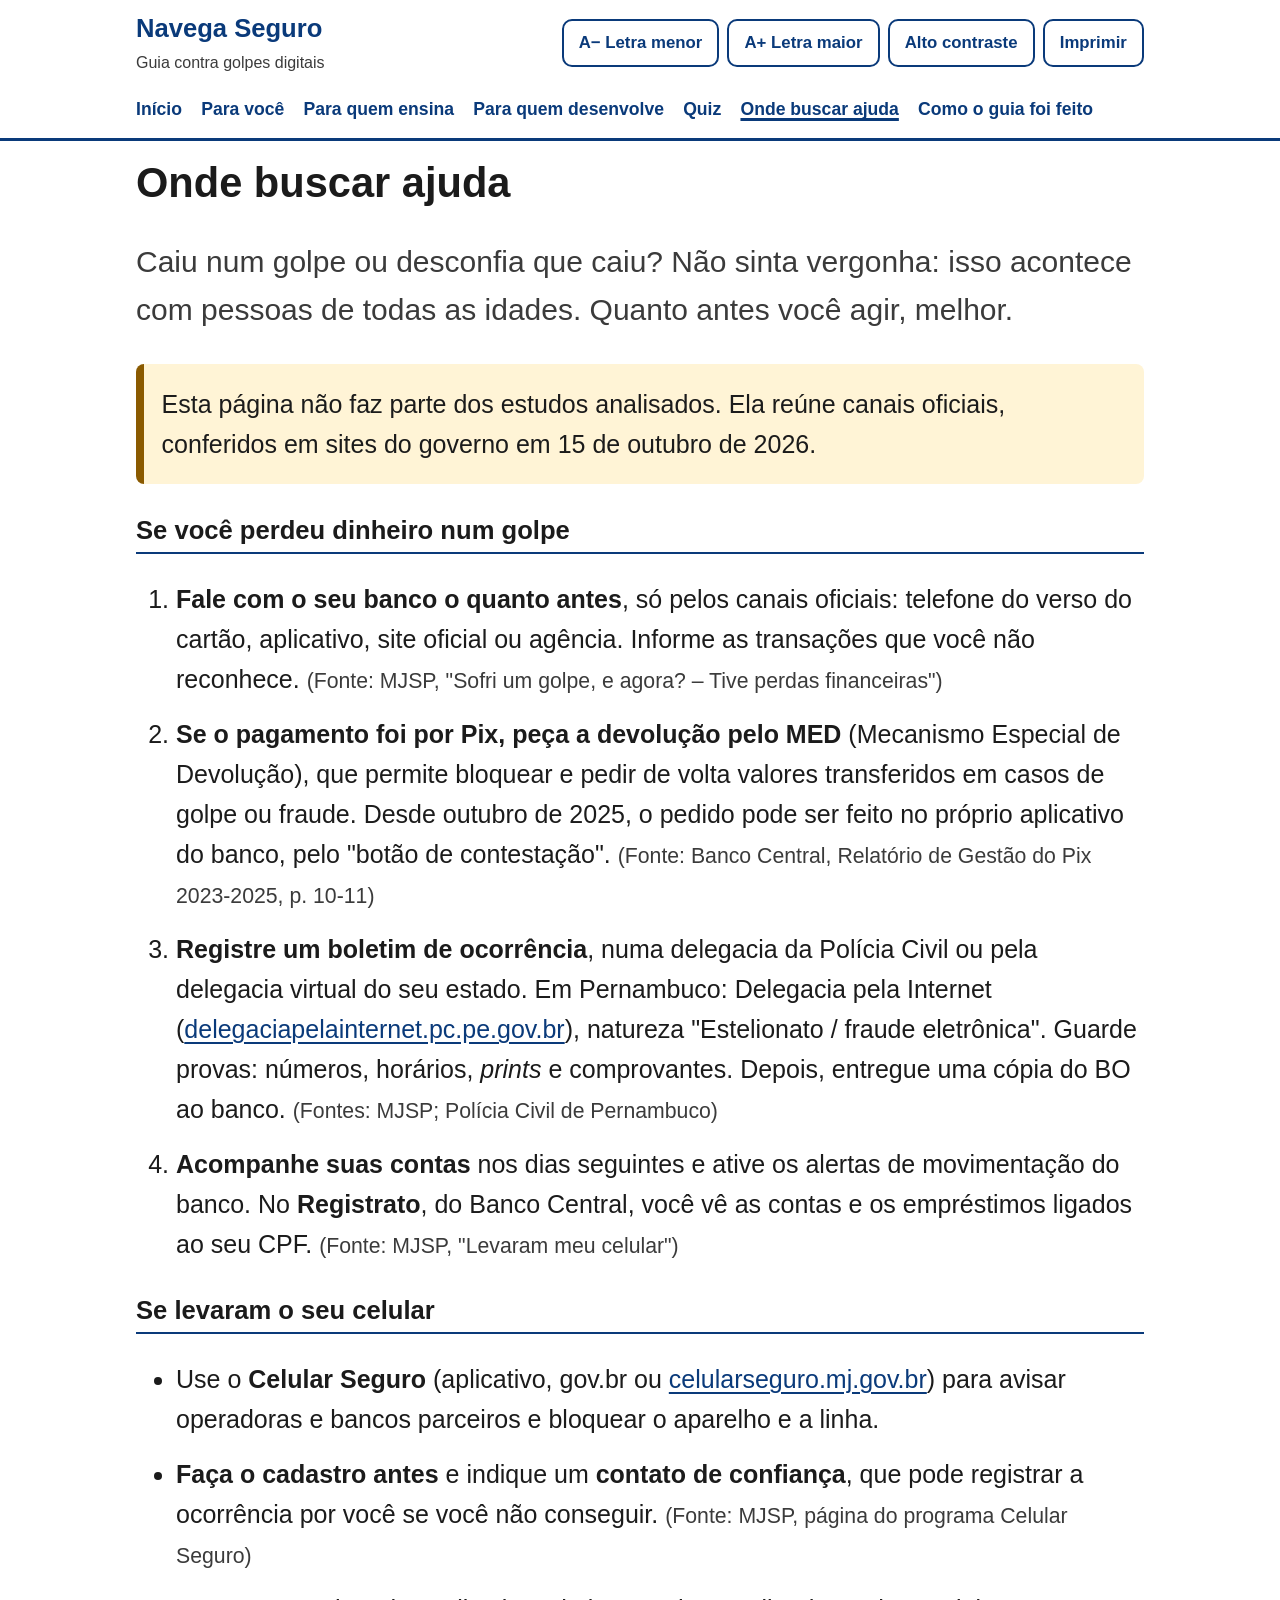
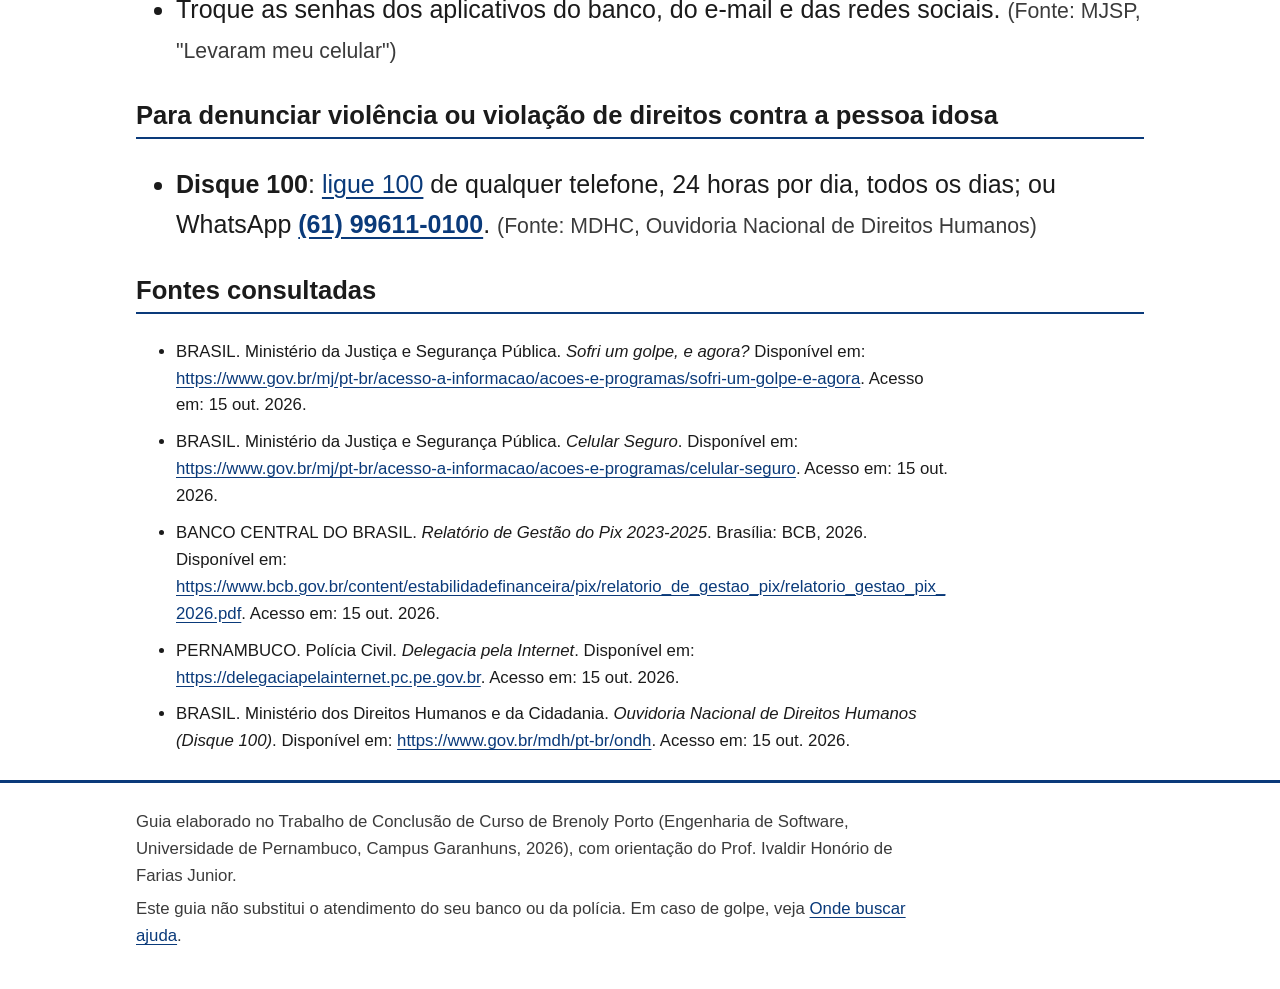
==== ajuda.html @ afe8c487 "Publica o site do guia Navega Seguro Co-Authored-By: Claude Opus 5.5 <noreply@anthropic.com> Claude-" ====
<!doctype html>
<html lang="pt-BR">
<head>
<meta charset="utf-8">
<meta name="viewport" content="width=device-width, initial-scale=1">
<title>Onde buscar ajuda | Navega Seguro</title>
<meta name="description" content="O que fazer depois de um golpe digital e quais canais oficiais procurar.">
<link rel="icon" href="data:image/svg+xml,%3Csvg xmlns='http://www.w3.org/2000/svg' viewBox='0 0 64 64'%3E%3Cpath d='M32 4 8 13v17c0 15 10 26 24 30 14-4 24-15 24-30V13z' fill='%230a3a7a'/%3E%3Cpath d='m21 32 8 8 15-16' stroke='%23fff' stroke-width='6' fill='none' stroke-linecap='round' stroke-linejoin='round'/%3E%3C/svg%3E">
<link rel="stylesheet" href="assets/css/style.css">
<script src="assets/js/main.js"></script>
</head>
<body>
<a class="pular" href="#conteudo">Pular para o conteúdo</a>
<header class="topo">
  <div class="contem">
    <div class="topo-linha">
      <a class="marca" href="index.html"><strong>Navega Seguro</strong><span>Guia contra golpes digitais</span></a>
      <div class="ferramentas" role="group" aria-label="Ajustes de leitura">
        <button type="button" id="letra-menor">A− Letra menor</button>
        <button type="button" id="letra-maior">A+ Letra maior</button>
        <button type="button" id="contraste" aria-pressed="false">Alto contraste</button>
        <button type="button" id="imprimir">Imprimir</button>
      </div>
    </div>
    <nav class="menu" aria-label="Menu principal"><ul><li><a href="index.html">Início</a></li><li><a href="pessoa-idosa.html">Para você</a></li><li><a href="quem-ensina.html">Para quem ensina</a></li><li><a href="desenvolvedores.html">Para quem desenvolve</a></li><li><a href="quiz.html">Quiz</a></li><li><a href="ajuda.html" aria-current="page">Onde buscar ajuda</a></li><li><a href="como-foi-feito.html">Como o guia foi feito</a></li></ul></nav>
  </div>
  <p class="sr" id="aviso-ferramentas" aria-live="polite"></p>
</header>
<main id="conteudo" class="contem">

<div class="ajuda">
<h1>Onde buscar ajuda</h1>
<p class="lead">Caiu num golpe ou desconfia que caiu? Não sinta vergonha: isso acontece com pessoas de todas as idades. Quanto antes você agir, melhor.</p>
<div class="aviso"><p>Esta página não faz parte dos estudos analisados. Ela reúne canais oficiais, conferidos em sites do governo em 15 de outubro de 2026.</p></div>
<h2>Se você perdeu dinheiro num golpe</h2><ol><li><strong>Fale com o seu banco o quanto antes</strong>, só pelos canais oficiais: telefone do verso do cartão, aplicativo, site oficial ou agência. Informe as transações que você não reconhece. <span class="fonte-linha">(Fonte: MJSP, "Sofri um golpe, e agora? – Tive perdas financeiras")</span></li><li><strong>Se o pagamento foi por Pix, peça a devolução pelo MED</strong> (Mecanismo Especial de Devolução), que permite bloquear e pedir de volta valores transferidos em casos de golpe ou fraude. Desde outubro de 2025, o pedido pode ser feito no próprio aplicativo do banco, pelo "botão de contestação". <span class="fonte-linha">(Fonte: Banco Central, Relatório de Gestão do Pix 2023-2025, p. 10-11)</span></li><li><strong>Registre um boletim de ocorrência</strong>, numa delegacia da Polícia Civil ou pela delegacia virtual do seu estado. Em Pernambuco: Delegacia pela Internet (<a href="https://delegaciapelainternet.pc.pe.gov.br">delegaciapelainternet.pc.pe.gov.br</a>), natureza "Estelionato / fraude eletrônica". Guarde provas: números, horários, <em>prints</em> e comprovantes. Depois, entregue uma cópia do BO ao banco. <span class="fonte-linha">(Fontes: MJSP; Polícia Civil de Pernambuco)</span></li><li><strong>Acompanhe suas contas</strong> nos dias seguintes e ative os alertas de movimentação do banco. No <strong>Registrato</strong>, do Banco Central, você vê as contas e os empréstimos ligados ao seu CPF. <span class="fonte-linha">(Fonte: MJSP, "Levaram meu celular")</span></li></ol><h2>Se levaram o seu celular</h2><ul><li>Use o <strong>Celular Seguro</strong> (aplicativo, gov.br ou <a href="https://celularseguro.mj.gov.br">celularseguro.mj.gov.br</a>) para avisar operadoras e bancos parceiros e bloquear o aparelho e a linha.</li><li><strong>Faça o cadastro antes</strong> e indique um <strong>contato de confiança</strong>, que pode registrar a ocorrência por você se você não conseguir. <span class="fonte-linha">(Fonte: MJSP, página do programa Celular Seguro)</span></li><li>Troque as senhas dos aplicativos do banco, do e-mail e das redes sociais. <span class="fonte-linha">(Fonte: MJSP, "Levaram meu celular")</span></li></ul><h2>Para denunciar violência ou violação de direitos contra a pessoa idosa</h2><ul><li><strong>Disque 100</strong>: <a href="tel:100">ligue 100</a> de qualquer telefone, 24 horas por dia, todos os dias; ou WhatsApp <a href="https://wa.me/5561996110100"><strong>(61) 99611-0100</strong></a>. <span class="fonte-linha">(Fonte: MDHC, Ouvidoria Nacional de Direitos Humanos)</span></li></ul><h2>Fontes consultadas</h2><ul class="referencias"><li>BRASIL. Ministério da Justiça e Segurança Pública. <em>Sofri um golpe, e agora?</em> Disponível em: <a href="https://www.gov.br/mj/pt-br/acesso-a-informacao/acoes-e-programas/sofri-um-golpe-e-agora">https://www.gov.br/mj/pt-br/acesso-a-informacao/acoes-e-programas/sofri-um-golpe-e-agora</a>. Acesso em: 15 out. 2026.</li><li>BRASIL. Ministério da Justiça e Segurança Pública. <em>Celular Seguro</em>. Disponível em: <a href="https://www.gov.br/mj/pt-br/acesso-a-informacao/acoes-e-programas/celular-seguro">https://www.gov.br/mj/pt-br/acesso-a-informacao/acoes-e-programas/celular-seguro</a>. Acesso em: 15 out. 2026.</li><li>BANCO CENTRAL DO BRASIL. <em>Relatório de Gestão do Pix 2023-2025</em>. Brasília: BCB, 2026. Disponível em: <a href="https://www.bcb.gov.br/content/estabilidadefinanceira/pix/relatorio_de_gestao_pix/relatorio_gestao_pix_2026.pdf">https://www.bcb.gov.br/content/estabilidadefinanceira/pix/relatorio_de_gestao_pix/relatorio_gestao_pix_2026.pdf</a>. Acesso em: 15 out. 2026.</li><li>PERNAMBUCO. Polícia Civil. <em>Delegacia pela Internet</em>. Disponível em: <a href="https://delegaciapelainternet.pc.pe.gov.br">https://delegaciapelainternet.pc.pe.gov.br</a>. Acesso em: 15 out. 2026.</li><li>BRASIL. Ministério dos Direitos Humanos e da Cidadania. <em>Ouvidoria Nacional de Direitos Humanos (Disque 100)</em>. Disponível em: <a href="https://www.gov.br/mdh/pt-br/ondh">https://www.gov.br/mdh/pt-br/ondh</a>. Acesso em: 15 out. 2026.</li></ul>
</div>

</main>
<footer class="rodape">
  <div class="contem">
    <p>Guia elaborado no Trabalho de Conclusão de Curso de Brenoly Porto (Engenharia de Software, Universidade de Pernambuco, Campus Garanhuns, 2026), com orientação do Prof. Ivaldir Honório de Farias Junior.</p>
    <p>Este guia não substitui o atendimento do seu banco ou da polícia. Em caso de golpe, veja <a href="ajuda.html">Onde buscar ajuda</a>.</p>
  </div>
</footer>

</body>
</html>
---- assets/css/style.css ----
/* Navega Seguro — estilos
   Texto padrão de 25px (acima de 18 pt), contraste mínimo de 7:1 (AAA). */

:root {
  --escala: 100%;
  --bg: #ffffff;
  --texto: #1b1b1b;
  --suave: #3b3b3b;
  --primaria: #0a3a7a;
  --primaria-texto: #ffffff;
  --cartao: #f3f6fb;
  --borda: #4a5568;
  --destaque: #e6eefa;
  --mito: #8a1c1c;
  --verdade: #11552a;
  --foco: #b35900;
  --aviso-bg: #fff4d6;
  --aviso-borda: #8a5a00;
  --raio: 14px;
}

:root[data-tema="contraste"] {
  --bg: #000000;
  --texto: #ffffff;
  --suave: #ffffff;
  --primaria: #ffe14d;
  --primaria-texto: #000000;
  --cartao: #000000;
  --borda: #ffffff;
  --destaque: #1a1a1a;
  --mito: #ffb3b3;
  --verdade: #a6f0b8;
  --foco: #4dd2ff;
  --aviso-bg: #000000;
  --aviso-borda: #ffe14d;
}

* { box-sizing: border-box; }

html { font-size: var(--escala); }

body {
  margin: 0;
  background: var(--bg);
  color: var(--texto);
  font-family: "Segoe UI", Roboto, "Helvetica Neue", Arial, sans-serif;
  font-size: 1.5625rem;
  line-height: 1.6;
  overflow-wrap: anywhere;
}

a { color: var(--primaria); text-underline-offset: 0.15em; }
:root[data-tema="contraste"] a { color: var(--primaria); }

:focus-visible { outline: 4px solid var(--foco); outline-offset: 3px; }

.pular {
  position: absolute; left: -9999px; top: 0;
  background: var(--primaria); color: var(--primaria-texto);
  padding: 0.5em 1em; z-index: 10;
}
.pular:focus { left: 1rem; }

.contem { max-width: 1040px; margin: 0 auto; padding: 0 16px; }

/* Cabeçalho */
.topo { border-bottom: 3px solid var(--primaria); background: var(--bg); }
.topo-linha {
  display: flex; flex-wrap: wrap; align-items: center;
  justify-content: space-between; gap: 0.6rem; padding: 0.8rem 0;
}
.marca { text-decoration: none; color: var(--texto); line-height: 1.2; }
.marca strong { display: block; font-size: 1.6rem; color: var(--primaria); }
.marca span { font-size: 1rem; color: var(--suave); }

.ferramentas { display: flex; flex-wrap: wrap; gap: 0.5rem; }
.ferramentas button, .botao {
  font: inherit; font-size: 1.05rem; font-weight: 600;
  min-height: 48px; padding: 0.4em 0.9em;
  border: 2px solid var(--primaria); border-radius: 10px;
  background: var(--bg); color: var(--primaria); cursor: pointer;
}
.ferramentas button[aria-pressed="true"] { background: var(--primaria); color: var(--primaria-texto); }
.botao.cheio { background: var(--primaria); color: var(--primaria-texto); text-decoration: none; display: inline-block; }

.menu ul {
  list-style: none; margin: 0; padding: 0 0 0.6rem;
  display: flex; flex-wrap: wrap; gap: 0.3rem 1.2rem;
}
.menu a { font-size: 1.1rem; font-weight: 600; text-decoration: none; padding: 0.3em 0; display: inline-block; }
.menu a:hover, .menu a[aria-current="page"] { text-decoration: underline; text-decoration-thickness: 3px; }

/* Conteúdo */
main { padding: 1.5rem 0 3rem; }
h1 { font-size: clamp(1.9rem, 5vw, 2.6rem); line-height: 1.2; margin: 0.4em 0; }
h2 { font-size: 1.6rem; line-height: 1.25; margin: 1.2em 0 0.4em; }
h3 { font-size: 1.25rem; margin: 1em 0 0.3em; }
.lead { font-size: 1.2em; color: var(--suave); max-width: 40em; }
p, li { max-width: 46em; }

.caminhos { display: grid; grid-template-columns: repeat(auto-fit, minmax(280px, 1fr)); gap: 1.2rem; margin: 1.5rem 0; }
.caminho {
  display: block; text-decoration: none; color: var(--texto);
  border: 3px solid var(--primaria); border-radius: var(--raio);
  padding: 1.2rem 1.4rem; background: var(--cartao);
}
.caminho strong { display: block; font-size: 1.45rem; color: var(--primaria); margin-bottom: 0.2em; }
.caminho:hover { background: var(--destaque); }

.atalhos { display: flex; flex-wrap: wrap; gap: 0.8rem; margin: 1rem 0 2rem; }

.aviso {
  border-left: 8px solid var(--aviso-borda); background: var(--aviso-bg);
  padding: 0.8rem 1.1rem; border-radius: 8px; margin: 1.2rem 0;
}
.aviso p { margin: 0.3em 0; }

/* Fichas */
.fichas { display: grid; gap: 1.3rem; margin-top: 1.2rem; }
.ficha {
  border: 2px solid var(--borda); border-radius: var(--raio);
  background: var(--cartao); padding: 1.1rem 1.4rem;
  break-inside: avoid;
}
.ficha h2 { margin-top: 0.1em; }
.ficha .num {
  display: inline-block; font-size: 0.95rem; font-weight: 700;
  background: var(--primaria); color: var(--primaria-texto);
  border-radius: 999px; padding: 0.1em 0.8em;
}
.ficha ul { padding-left: 1.3em; }
.ficha li { margin: 0.25em 0; }
.campo { margin: 0.5em 0; }
.campo-rotulo { font-weight: 700; }
.respaldo { display: flex; flex-wrap: wrap; align-items: center; gap: 0.4rem 0.8rem; margin-top: 0.8rem; font-size: 1.05rem; }
.pontos { letter-spacing: 0.1em; color: var(--primaria); font-size: 1.15rem; }
.selo { border: 2px solid var(--primaria); border-radius: 999px; padding: 0 0.6em; font-weight: 600; color: var(--primaria); }
details { margin-top: 0.6rem; font-size: 1.05rem; }
summary { cursor: pointer; font-weight: 700; color: var(--primaria); min-height: 44px; display: flex; align-items: center; }
details ul { margin: 0.3em 0; }
.codigos { color: var(--suave); }

.legenda { display: grid; gap: 0.3rem; margin: 0.6rem 0 1rem; padding: 0; list-style: none; }

/* Quiz */
.quiz { border: 3px solid var(--primaria); border-radius: var(--raio); padding: 1.3rem 1.4rem; background: var(--cartao); max-width: 46em; }
.quiz-progresso { font-size: 1.05rem; color: var(--suave); margin: 0; }
.quiz-afirmacao { font-size: 1.45rem; font-weight: 700; margin: 0.6em 0 1em; }
.quiz-opcoes { display: flex; flex-wrap: wrap; gap: 1rem; }
.quiz-opcoes button {
  font: inherit; font-size: 1.35rem; font-weight: 700; flex: 1 1 180px; min-height: 64px;
  border-radius: 12px; border: 3px solid currentColor; background: var(--bg); cursor: pointer;
}
.quiz-opcoes .b-mito { color: var(--mito); }
.quiz-opcoes .b-verdade { color: var(--verdade); }
.quiz-opcoes button:disabled { cursor: default; opacity: 1; }
.quiz-opcoes button.escolhida { outline: 4px solid var(--texto); outline-offset: 3px; }
.quiz-retorno { margin-top: 1.1rem; }
.quiz-retorno .veredito { font-weight: 800; font-size: 1.3rem; }
.certo { color: var(--verdade); }
.errado { color: var(--mito); }
.quiz-fonte { font-size: 1.05rem; color: var(--suave); }

/* Rodapé */
.rodape { border-top: 3px solid var(--primaria); padding: 1.2rem 0 2rem; font-size: 1.05rem; color: var(--suave); }
.rodape p { margin: 0.4em 0; }

/* Telas pequenas */
@media (max-width: 600px) {
  .ferramentas button { font-size: 0.95rem; padding: 0.3em 0.6em; }
  .ficha, .quiz { padding: 1rem; }
}

/* Impressão */
@media print {
  :root { --bg: #fff; --texto: #000; --suave: #222; --primaria: #000; --primaria-texto: #fff; --cartao: #fff; --borda: #000; }
  html { font-size: 100%; }
  body { font-size: 13pt; }
  .topo .ferramentas, .menu, .pular, .atalhos, .caminhos, .nao-imprimir { display: none !important; }
  .rodape { border-top: 1px solid #000; }
  a { color: #000; text-decoration: none; }
  a[href^="http"]::after { content: " (" attr(href) ")"; font-size: 0.85em; }
  details > *:not(summary) { display: block; }
  summary { display: none; }
  .ficha { border: 1px solid #000; margin-bottom: 0.6cm; }
  .ficha .num, .selo { background: none; color: #000; border: 1px solid #000; }
  .pontos { color: #000; }
}

.fonte-linha { font-size: 0.85em; color: var(--suave); }
.ajuda h2 { border-bottom: 2px solid var(--primaria); padding-bottom: 0.2em; }
.ajuda ol > li, .ajuda ul > li { margin: 0.6em 0; }
.referencias li { font-size: 1.05rem; margin: 0.5em 0; }
.sr { position: absolute; width: 1px; height: 1px; overflow: hidden; clip: rect(0 0 0 0); white-space: nowrap; }
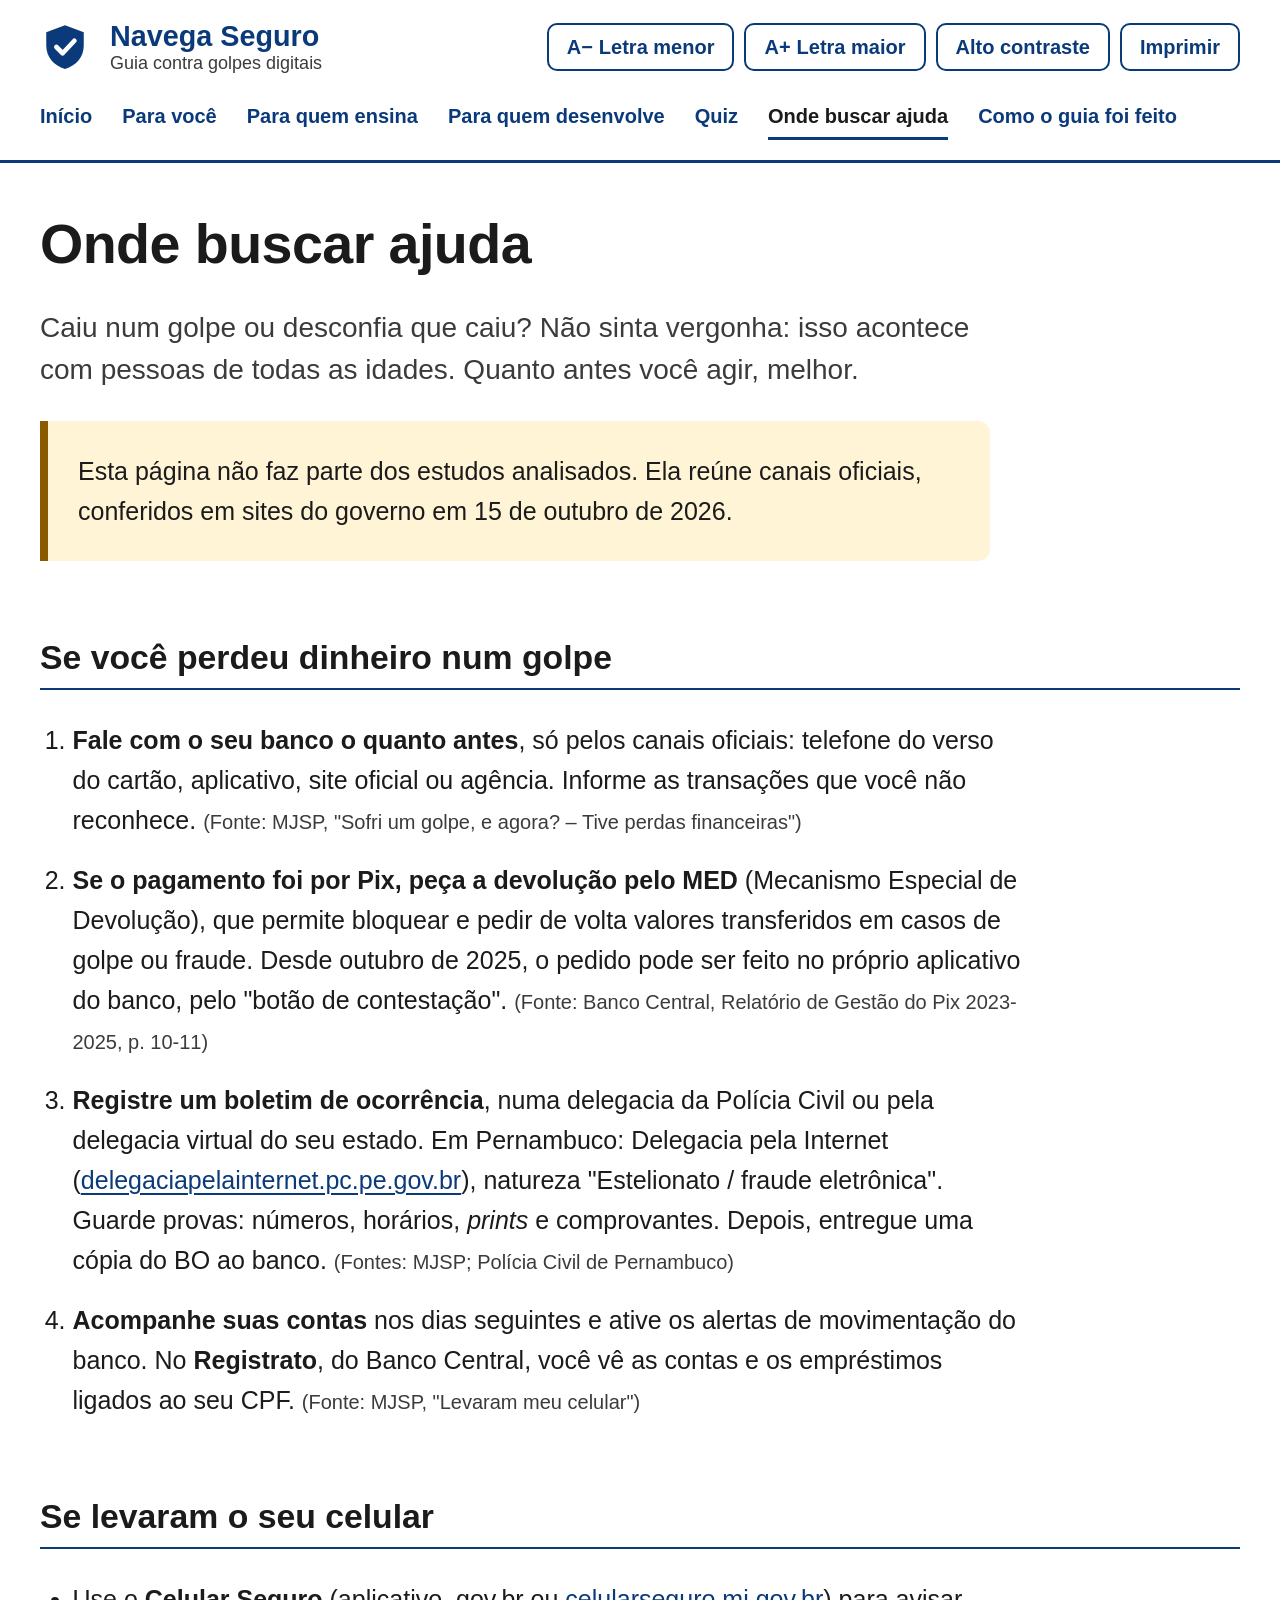
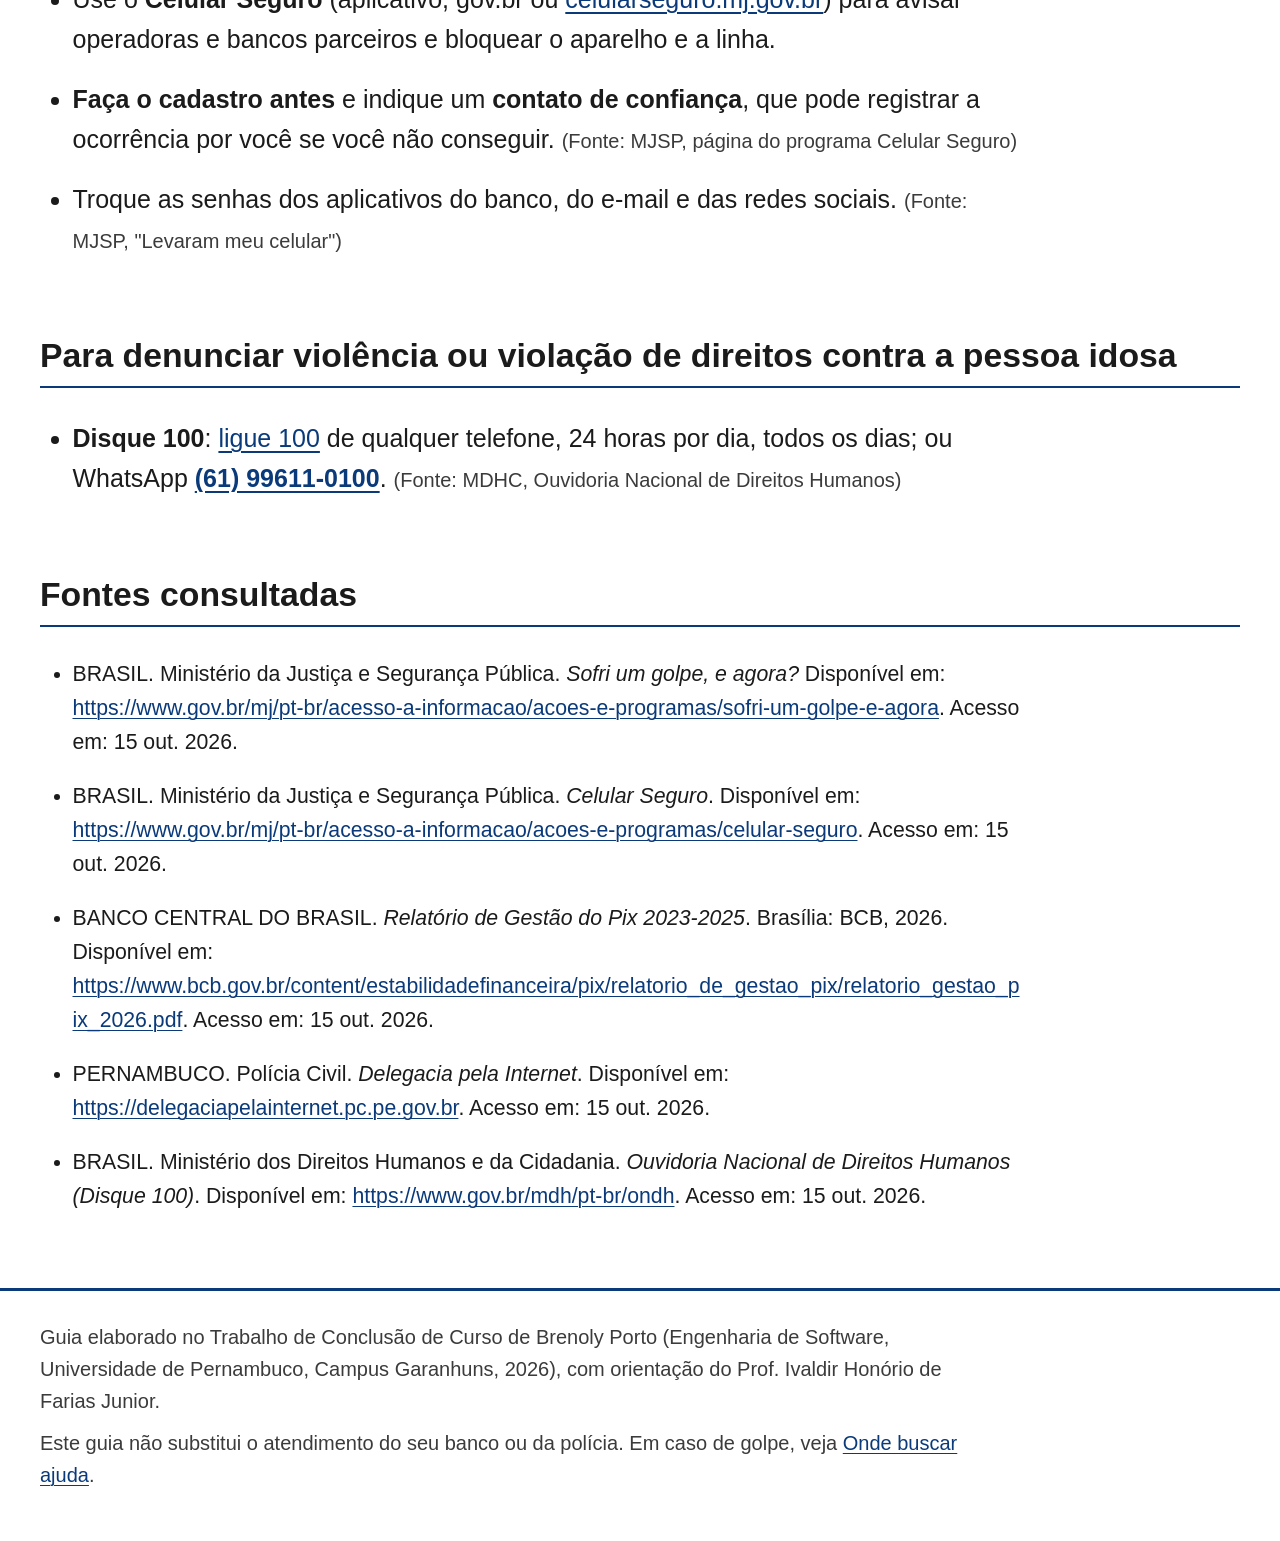
==== commit e9488fbb: "Refina espaçamentos, tipografia e cabeçalho do site - Escala tipográfica e espaçamentos em rem (cres" ====
--- a/ajuda.html
+++ b/ajuda.html
@@ -14,11 +14,11 @@
 <header class="topo">
   <div class="contem">
     <div class="topo-linha">
-      <a class="marca" href="index.html"><strong>Navega Seguro</strong><span>Guia contra golpes digitais</span></a>
+      <a class="marca" href="index.html"><svg class="escudo" viewBox="0 0 64 64" aria-hidden="true" focusable="false"><path d="M32 4 8 13v17c0 15 10 26 24 30 14-4 24-15 24-30V13z"/><path class="visto" d="m21 32 8 8 15-16"/></svg><span class="marca-texto"><strong>Navega Seguro</strong><span>Guia contra golpes digitais</span></span></a>
       <div class="ferramentas" role="group" aria-label="Ajustes de leitura">
-        <button type="button" id="letra-menor">A− Letra menor</button>
-        <button type="button" id="letra-maior">A+ Letra maior</button>
-        <button type="button" id="contraste" aria-pressed="false">Alto contraste</button>
+        <button type="button" id="letra-menor" aria-label="Diminuir a letra">A−<span class="longo">Letra menor</span></button>
+        <button type="button" id="letra-maior" aria-label="Aumentar a letra">A+<span class="longo">Letra maior</span></button>
+        <button type="button" id="contraste" aria-pressed="false"><span class="longo">Alto contraste</span><span class="curto">Contraste</span></button>
         <button type="button" id="imprimir">Imprimir</button>
       </div>
     </div>
--- a/assets/css/style.css
+++ b/assets/css/style.css
@@ -1,14 +1,17 @@
 /* Navega Seguro — estilos
-   Texto padrão de 25px (acima de 18 pt), contraste mínimo de 7:1 (AAA). */
+   1rem = 25px no tamanho padrão (acima de 18 pt). Contraste mínimo de 7:1 (AAA).
+   Escala tipográfica e espaçamentos definidos em rem, para crescer junto com o ajuste de letra. */
 
 :root {
   --escala: 100%;
+
   --bg: #ffffff;
   --texto: #1b1b1b;
   --suave: #3b3b3b;
   --primaria: #0a3a7a;
   --primaria-texto: #ffffff;
   --cartao: #f3f6fb;
+  --linha: #c9d3e3;
   --borda: #4a5568;
   --destaque: #e6eefa;
   --mito: #8a1c1c;
@@ -16,7 +19,15 @@
   --foco: #b35900;
   --aviso-bg: #fff4d6;
   --aviso-borda: #8a5a00;
-  --raio: 14px;
+
+  --e1: 0.4rem;
+  --e2: 0.8rem;
+  --e3: 1.2rem;
+  --e4: 2rem;
+  --e5: 3rem;
+
+  --raio: 12px;
+  --coluna: 38rem;
 }
 
 :root[data-tema="contraste"] {
@@ -26,6 +37,7 @@
   --primaria: #ffe14d;
   --primaria-texto: #000000;
   --cartao: #000000;
+  --linha: #ffffff;
   --borda: #ffffff;
   --destaque: #1a1a1a;
   --mito: #ffb3b3;
@@ -35,160 +47,228 @@
   --aviso-borda: #ffe14d;
 }
 
-* { box-sizing: border-box; }
-
-html { font-size: var(--escala); }
+*, *::before, *::after { box-sizing: border-box; }
+
+html { font-size: calc(var(--escala) * 1.5625); }
 
 body {
   margin: 0;
   background: var(--bg);
   color: var(--texto);
   font-family: "Segoe UI", Roboto, "Helvetica Neue", Arial, sans-serif;
-  font-size: 1.5625rem;
+  font-size: 1rem;
   line-height: 1.6;
   overflow-wrap: anywhere;
 }
 
-a { color: var(--primaria); text-underline-offset: 0.15em; }
-:root[data-tema="contraste"] a { color: var(--primaria); }
-
-:focus-visible { outline: 4px solid var(--foco); outline-offset: 3px; }
+/* Fluxo vertical: cada bloco define só o espaço acima dele */
+h1, h2, h3, p, ul, ol, figure, details { margin: 0; }
+main > * + *, .ajuda > * + *, .fluxo > * + * { margin-top: var(--e3); }
+main > h2 { margin-top: var(--e5); }
+
+a { color: var(--primaria); text-underline-offset: 0.15em; text-decoration-thickness: 0.06em; }
+a:hover { text-decoration-thickness: 0.12em; }
+:focus-visible { outline: 4px solid var(--foco); outline-offset: 3px; border-radius: 4px; }
 
 .pular {
-  position: absolute; left: -9999px; top: 0;
+  position: absolute; left: -9999px; top: 0; z-index: 10;
   background: var(--primaria); color: var(--primaria-texto);
-  padding: 0.5em 1em; z-index: 10;
-}
-.pular:focus { left: 1rem; }
-
-.contem { max-width: 1040px; margin: 0 auto; padding: 0 16px; }
-
-/* Cabeçalho */
-.topo { border-bottom: 3px solid var(--primaria); background: var(--bg); }
+  padding: var(--e2) var(--e3);
+}
+.pular:focus { left: var(--e2); top: var(--e2); }
+
+.sr { position: absolute; width: 1px; height: 1px; overflow: hidden; clip: rect(0 0 0 0); white-space: nowrap; }
+
+.contem { max-width: calc(48rem + 32px); margin: 0 auto; padding: 0 16px; }
+.caminhos, .fichas, .quiz, .aviso, .atalhos { max-width: var(--coluna); }
+
+h1 { font-size: clamp(1.7rem, 1.2rem + 2vw, 2.3rem); line-height: 1.15; letter-spacing: -0.01em; }
+h2 { font-size: 1.35rem; line-height: 1.25; }
+h3 { font-size: 1.1rem; line-height: 1.3; }
+p, li { max-width: var(--coluna); }
+ul, ol { padding-left: 1.3em; }
+li + li { margin-top: var(--e1); }
+.lead { font-size: 1.12rem; line-height: 1.5; color: var(--suave); }
+
+/* ---------- Cabeçalho ---------- */
+.topo { border-bottom: 3px solid var(--primaria); }
 .topo-linha {
-  display: flex; flex-wrap: wrap; align-items: center;
-  justify-content: space-between; gap: 0.6rem; padding: 0.8rem 0;
-}
-.marca { text-decoration: none; color: var(--texto); line-height: 1.2; }
-.marca strong { display: block; font-size: 1.6rem; color: var(--primaria); }
-.marca span { font-size: 1rem; color: var(--suave); }
-
-.ferramentas { display: flex; flex-wrap: wrap; gap: 0.5rem; }
+  display: flex; flex-wrap: wrap; align-items: center; justify-content: space-between;
+  gap: var(--e2) var(--e3); padding: var(--e2) 0;
+}
+.marca { display: flex; align-items: center; gap: var(--e2); text-decoration: none; color: var(--texto); }
+.escudo { width: 2rem; height: 2rem; flex: none; }
+.escudo path { fill: var(--primaria); }
+.escudo .visto { fill: none; stroke: var(--primaria-texto); stroke-width: 6; stroke-linecap: round; stroke-linejoin: round; }
+.marca-texto { display: flex; flex-direction: column; line-height: 1.15; }
+.marca-texto strong { font-size: 1.15rem; color: var(--primaria); }
+.marca-texto span { font-size: 0.72rem; color: var(--suave); }
+
+.ferramentas { display: flex; flex-wrap: wrap; gap: var(--e1); }
 .ferramentas button, .botao {
-  font: inherit; font-size: 1.05rem; font-weight: 600;
-  min-height: 48px; padding: 0.4em 0.9em;
+  font: inherit; font-size: 0.8rem; font-weight: 600; line-height: 1.2;
+  min-height: 48px; padding: 0.45em 0.9em;
+  display: inline-flex; align-items: center; justify-content: center; gap: 0.3em;
   border: 2px solid var(--primaria); border-radius: 10px;
-  background: var(--bg); color: var(--primaria); cursor: pointer;
-}
-.ferramentas button[aria-pressed="true"] { background: var(--primaria); color: var(--primaria-texto); }
-.botao.cheio { background: var(--primaria); color: var(--primaria-texto); text-decoration: none; display: inline-block; }
+  background: var(--bg); color: var(--primaria);
+  text-decoration: none; cursor: pointer;
+}
+.ferramentas button:hover, .botao:hover { background: var(--destaque); }
+.ferramentas button[aria-pressed="true"],
+.botao.cheio { background: var(--primaria); color: var(--primaria-texto); }
+.ferramentas button:disabled { opacity: 0.45; cursor: default; }
+.curto { display: none; }
 
 .menu ul {
-  list-style: none; margin: 0; padding: 0 0 0.6rem;
-  display: flex; flex-wrap: wrap; gap: 0.3rem 1.2rem;
-}
-.menu a { font-size: 1.1rem; font-weight: 600; text-decoration: none; padding: 0.3em 0; display: inline-block; }
-.menu a:hover, .menu a[aria-current="page"] { text-decoration: underline; text-decoration-thickness: 3px; }
-
-/* Conteúdo */
-main { padding: 1.5rem 0 3rem; }
-h1 { font-size: clamp(1.9rem, 5vw, 2.6rem); line-height: 1.2; margin: 0.4em 0; }
-h2 { font-size: 1.6rem; line-height: 1.25; margin: 1.2em 0 0.4em; }
-h3 { font-size: 1.25rem; margin: 1em 0 0.3em; }
-.lead { font-size: 1.2em; color: var(--suave); max-width: 40em; }
-p, li { max-width: 46em; }
-
-.caminhos { display: grid; grid-template-columns: repeat(auto-fit, minmax(280px, 1fr)); gap: 1.2rem; margin: 1.5rem 0; }
+  list-style: none; margin: 0; padding: 0 0 var(--e2);
+  display: flex; flex-wrap: wrap; gap: var(--e1) var(--e3);
+}
+.menu li + li { margin-top: 0; }
+.menu a {
+  display: inline-block; padding: 0.25em 0; font-size: 0.8rem; font-weight: 600;
+  text-decoration: none; border-bottom: 3px solid transparent;
+}
+.menu a:hover { border-bottom-color: var(--linha); }
+.menu a[aria-current="page"] { border-bottom-color: var(--primaria); color: var(--texto); }
+
+/* ---------- Conteúdo ---------- */
+main.contem { padding-top: var(--e4); padding-bottom: var(--e5); }
+
+.caminhos { display: grid; grid-template-columns: repeat(auto-fit, minmax(min(15rem, 100%), 1fr)); gap: var(--e3); }
 .caminho {
-  display: block; text-decoration: none; color: var(--texto);
-  border: 3px solid var(--primaria); border-radius: var(--raio);
-  padding: 1.2rem 1.4rem; background: var(--cartao);
-}
-.caminho strong { display: block; font-size: 1.45rem; color: var(--primaria); margin-bottom: 0.2em; }
+  display: flex; flex-direction: column; gap: var(--e1);
+  padding: var(--e3); border: 3px solid var(--primaria); border-radius: var(--raio);
+  background: var(--cartao); color: var(--texto); text-decoration: none;
+}
+.caminho strong { font-size: 1.2rem; line-height: 1.25; color: var(--primaria); }
 .caminho:hover { background: var(--destaque); }
 
-.atalhos { display: flex; flex-wrap: wrap; gap: 0.8rem; margin: 1rem 0 2rem; }
+.atalhos { display: flex; flex-wrap: wrap; gap: var(--e2); }
 
 .aviso {
   border-left: 8px solid var(--aviso-borda); background: var(--aviso-bg);
-  padding: 0.8rem 1.1rem; border-radius: 8px; margin: 1.2rem 0;
-}
-.aviso p { margin: 0.3em 0; }
-
-/* Fichas */
-.fichas { display: grid; gap: 1.3rem; margin-top: 1.2rem; }
+  border-radius: 0 var(--raio) var(--raio) 0; padding: var(--e3);
+}
+.aviso > * + * { margin-top: var(--e2); }
+
+.legenda { list-style: none; padding: 0; }
+.legenda li { display: flex; align-items: baseline; gap: var(--e2); }
+.legenda .pontos { min-width: 3.2em; }
+
+/* ---------- Fichas ---------- */
+.fichas { display: grid; gap: var(--e4); }
 .ficha {
   border: 2px solid var(--borda); border-radius: var(--raio);
-  background: var(--cartao); padding: 1.1rem 1.4rem;
+  background: var(--cartao); padding: var(--e3) var(--e3) var(--e2);
   break-inside: avoid;
 }
-.ficha h2 { margin-top: 0.1em; }
+.ficha-topo { display: flex; flex-direction: column; align-items: flex-start; gap: var(--e1); }
 .ficha .num {
-  display: inline-block; font-size: 0.95rem; font-weight: 700;
+  font-size: 0.72rem; font-weight: 700; letter-spacing: 0.02em;
   background: var(--primaria); color: var(--primaria-texto);
-  border-radius: 999px; padding: 0.1em 0.8em;
-}
-.ficha ul { padding-left: 1.3em; }
-.ficha li { margin: 0.25em 0; }
-.campo { margin: 0.5em 0; }
+  border-radius: 999px; padding: 0.15em 0.75em;
+}
+.ficha-corpo { margin-top: var(--e3); }
+.ficha-corpo > * + * { margin-top: var(--e2); }
+.ficha-corpo .campo-rotulo + ul,
+.ficha-corpo .campo-rotulo + ol { margin-top: var(--e1); }
 .campo-rotulo { font-weight: 700; }
-.respaldo { display: flex; flex-wrap: wrap; align-items: center; gap: 0.4rem 0.8rem; margin-top: 0.8rem; font-size: 1.05rem; }
-.pontos { letter-spacing: 0.1em; color: var(--primaria); font-size: 1.15rem; }
+.ficha-base {
+  margin-top: var(--e3); padding-top: var(--e2);
+  border-top: 1px solid var(--linha); font-size: 0.85rem;
+}
+.ficha-base > * + * { margin-top: var(--e1); }
+.respaldo { display: flex; flex-wrap: wrap; align-items: center; gap: var(--e1) var(--e2); }
+.pontos { color: var(--primaria); letter-spacing: 0.12em; }
 .selo { border: 2px solid var(--primaria); border-radius: 999px; padding: 0 0.6em; font-weight: 600; color: var(--primaria); }
-details { margin-top: 0.6rem; font-size: 1.05rem; }
-summary { cursor: pointer; font-weight: 700; color: var(--primaria); min-height: 44px; display: flex; align-items: center; }
-details ul { margin: 0.3em 0; }
+
+details summary {
+  display: inline-flex; align-items: center; min-height: 44px;
+  font-weight: 700; color: var(--primaria); cursor: pointer;
+}
+details[open] summary { margin-bottom: var(--e1); }
+details ul { margin-top: 0; }
 .codigos { color: var(--suave); }
 
-.legenda { display: grid; gap: 0.3rem; margin: 0.6rem 0 1rem; padding: 0; list-style: none; }
-
-/* Quiz */
-.quiz { border: 3px solid var(--primaria); border-radius: var(--raio); padding: 1.3rem 1.4rem; background: var(--cartao); max-width: 46em; }
-.quiz-progresso { font-size: 1.05rem; color: var(--suave); margin: 0; }
-.quiz-afirmacao { font-size: 1.45rem; font-weight: 700; margin: 0.6em 0 1em; }
-.quiz-opcoes { display: flex; flex-wrap: wrap; gap: 1rem; }
+/* ---------- Quiz ---------- */
+.quiz {
+  border: 3px solid var(--primaria); border-radius: var(--raio);
+  background: var(--cartao); padding: var(--e4) var(--e3);
+}
+.quiz > * + * { margin-top: var(--e3); }
+.quiz-progresso { font-size: 0.85rem; color: var(--suave); }
+.quiz .quiz-afirmacao { margin-top: var(--e1); font-size: 1.35rem; line-height: 1.3; }
+.quiz-opcoes { display: flex; flex-wrap: wrap; gap: var(--e2); }
 .quiz-opcoes button {
-  font: inherit; font-size: 1.35rem; font-weight: 700; flex: 1 1 180px; min-height: 64px;
-  border-radius: 12px; border: 3px solid currentColor; background: var(--bg); cursor: pointer;
+  flex: 1 1 10rem; min-height: 64px;
+  font: inherit; font-size: 1.1rem; font-weight: 700;
+  border: 3px solid currentColor; border-radius: 12px; background: var(--bg); cursor: pointer;
 }
 .quiz-opcoes .b-mito { color: var(--mito); }
 .quiz-opcoes .b-verdade { color: var(--verdade); }
-.quiz-opcoes button:disabled { cursor: default; opacity: 1; }
+.quiz-opcoes button:disabled { cursor: default; }
+.quiz-opcoes button:disabled:not(.escolhida) { opacity: 0.5; }
 .quiz-opcoes button.escolhida { outline: 4px solid var(--texto); outline-offset: 3px; }
-.quiz-retorno { margin-top: 1.1rem; }
-.quiz-retorno .veredito { font-weight: 800; font-size: 1.3rem; }
+.quiz .quiz-retorno:empty { margin: 0; }
+.quiz-retorno > * + * { margin-top: var(--e2); }
+.quiz-retorno .veredito { font-size: 1.15rem; font-weight: 800; }
+.quiz-retorno .botao { margin-top: var(--e3); }
+.quiz-fonte { font-size: 0.85rem; color: var(--suave); }
+.quiz-fim { display: flex; flex-wrap: wrap; gap: var(--e2); }
 .certo { color: var(--verdade); }
 .errado { color: var(--mito); }
-.quiz-fonte { font-size: 1.05rem; color: var(--suave); }
-
-/* Rodapé */
-.rodape { border-top: 3px solid var(--primaria); padding: 1.2rem 0 2rem; font-size: 1.05rem; color: var(--suave); }
-.rodape p { margin: 0.4em 0; }
-
-/* Telas pequenas */
-@media (max-width: 600px) {
-  .ferramentas button { font-size: 0.95rem; padding: 0.3em 0.6em; }
-  .ficha, .quiz { padding: 1rem; }
-}
-
-/* Impressão */
+
+/* ---------- Ajuda ---------- */
+.ajuda h2 { margin-top: var(--e5); padding-bottom: var(--e1); border-bottom: 2px solid var(--primaria); }
+.ajuda h2 + * { margin-top: var(--e3); }
+.ajuda ol > li + li, .ajuda ul > li + li { margin-top: var(--e2); }
+.fonte-linha { font-size: 0.8em; color: var(--suave); }
+.referencias li { font-size: 0.85rem; }
+
+/* ---------- Rodapé ---------- */
+.rodape { border-top: 3px solid var(--primaria); padding: var(--e3) 0 var(--e4); font-size: 0.8rem; color: var(--suave); }
+.rodape p + p { margin-top: var(--e1); }
+
+/* ---------- Telas pequenas ---------- */
+@media (max-width: 640px) {
+  .longo { display: none; }
+  .curto { display: inline; }
+  .topo-linha { gap: var(--e2); }
+  .ferramentas { width: 100%; flex-wrap: nowrap; }
+  .ferramentas button { flex: 1 1 auto; font-size: 0.72rem; padding: 0.35em 0.5em; }
+  #letra-menor, #letra-maior { flex: 0 0 3em; }
+  .menu ul { display: grid; grid-template-columns: 1fr 1fr; gap: 0 var(--e2); }
+  .menu a { padding: 0.35em 0; font-size: 0.76rem; line-height: 1.3; }
+  main.contem { padding-top: var(--e3); }
+  main > h2, .ajuda h2 { margin-top: var(--e4); }
+  .lead { font-size: 1.05rem; }
+  .ficha { padding: var(--e2) var(--e2) var(--e1); }
+  .quiz { padding: var(--e3) var(--e2); }
+  .quiz .quiz-afirmacao { font-size: 1.2rem; }
+}
+
+@media (prefers-reduced-motion: reduce) {
+  * { scroll-behavior: auto !important; transition: none !important; }
+}
+
+/* ---------- Impressão ---------- */
 @media print {
-  :root { --bg: #fff; --texto: #000; --suave: #222; --primaria: #000; --primaria-texto: #fff; --cartao: #fff; --borda: #000; }
-  html { font-size: 100%; }
-  body { font-size: 13pt; }
+  :root {
+    --bg: #fff; --texto: #000; --suave: #222; --primaria: #000; --primaria-texto: #fff;
+    --cartao: #fff; --borda: #000; --linha: #999;
+  }
+  html { font-size: 12pt; }
+  .contem, .caminhos, .fichas, .quiz, .aviso, p, li { max-width: none; }
   .topo .ferramentas, .menu, .pular, .atalhos, .caminhos, .nao-imprimir { display: none !important; }
-  .rodape { border-top: 1px solid #000; }
+  .topo { border-bottom: 1px solid #000; }
+  .escudo path { fill: #000; }
+  main.contem { padding: 0.5cm 0; }
+  .fichas { gap: 0.5cm; }
+  .ficha { border: 1px solid #000; }
+  .ficha .num, .selo { background: none; color: #000; border: 1px solid #000; }
+  .pontos { color: #000; }
   a { color: #000; text-decoration: none; }
   a[href^="http"]::after { content: " (" attr(href) ")"; font-size: 0.85em; }
-  details > *:not(summary) { display: block; }
   summary { display: none; }
-  .ficha { border: 1px solid #000; margin-bottom: 0.6cm; }
-  .ficha .num, .selo { background: none; color: #000; border: 1px solid #000; }
-  .pontos { color: #000; }
-}
-
-.fonte-linha { font-size: 0.85em; color: var(--suave); }
-.ajuda h2 { border-bottom: 2px solid var(--primaria); padding-bottom: 0.2em; }
-.ajuda ol > li, .ajuda ul > li { margin: 0.6em 0; }
-.referencias li { font-size: 1.05rem; margin: 0.5em 0; }
-.sr { position: absolute; width: 1px; height: 1px; overflow: hidden; clip: rect(0 0 0 0); white-space: nowrap; }
+  .rodape { border-top: 1px solid #000; }
+}
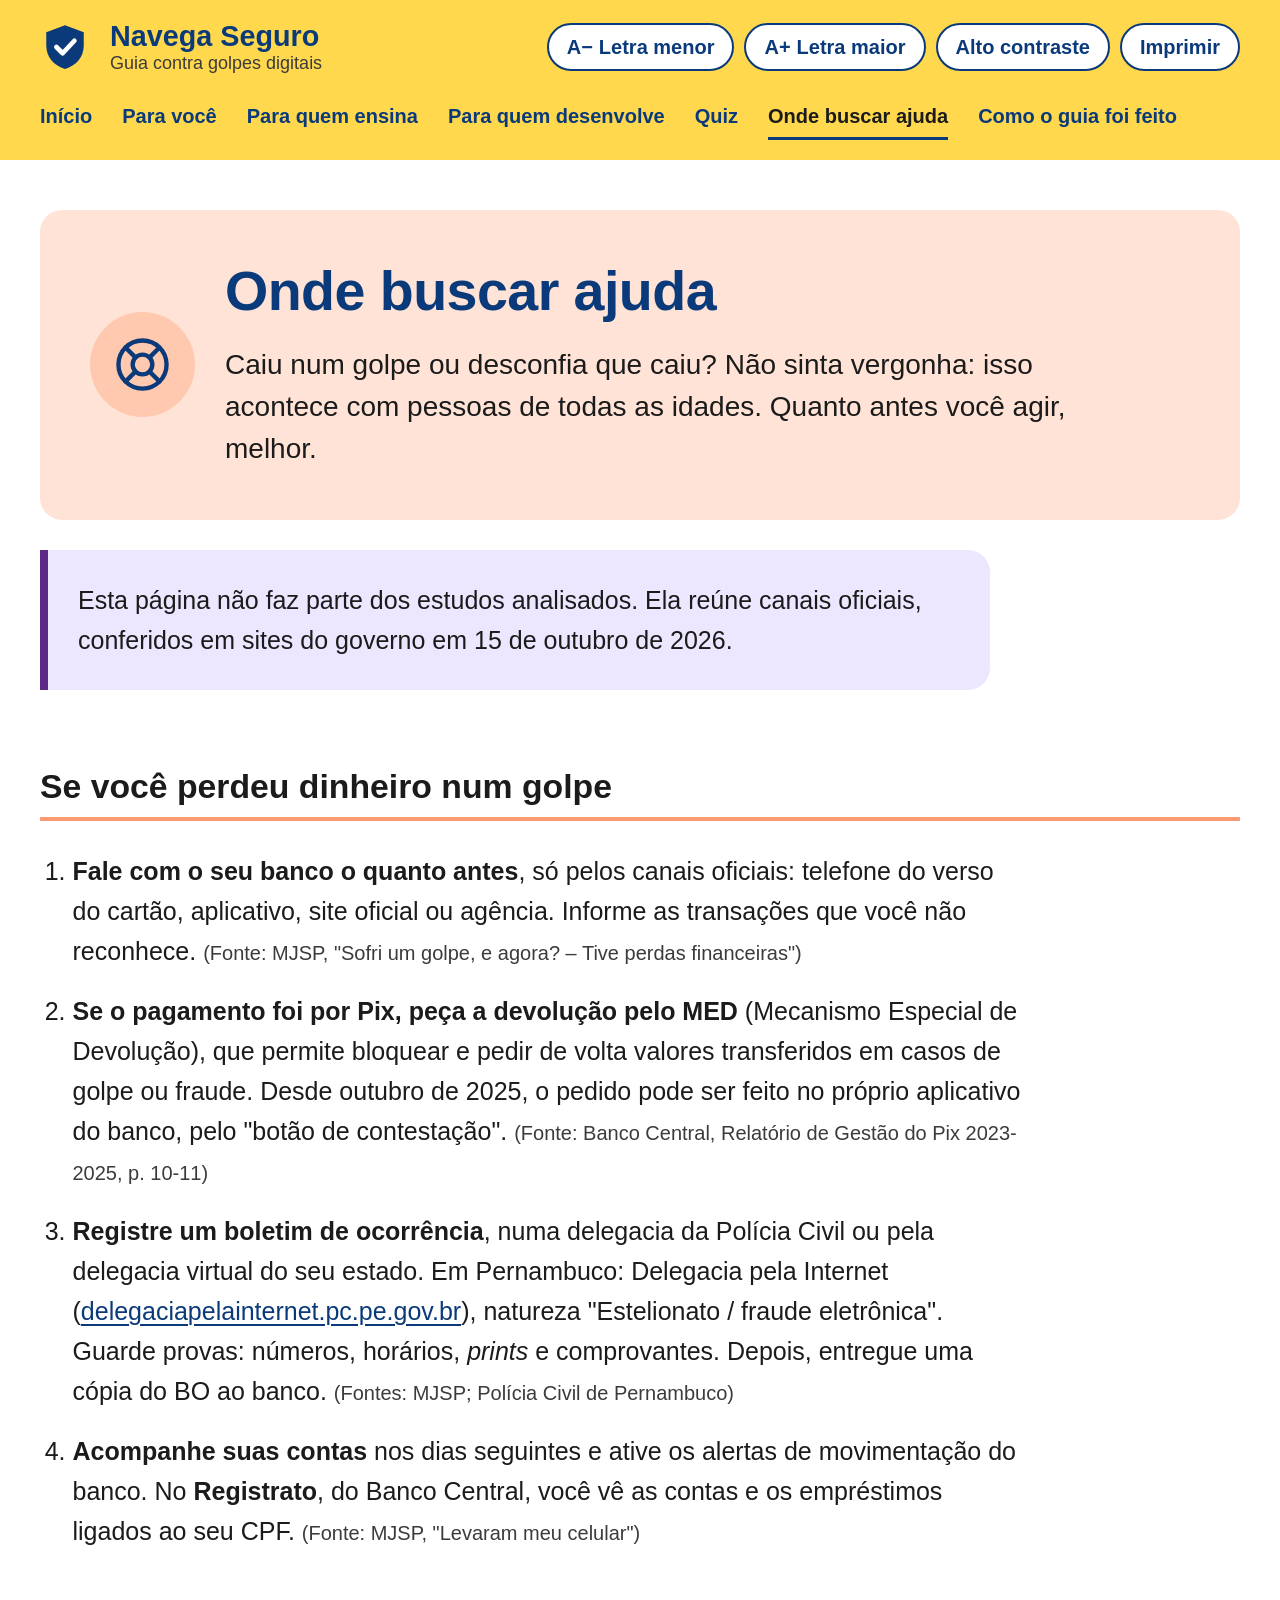
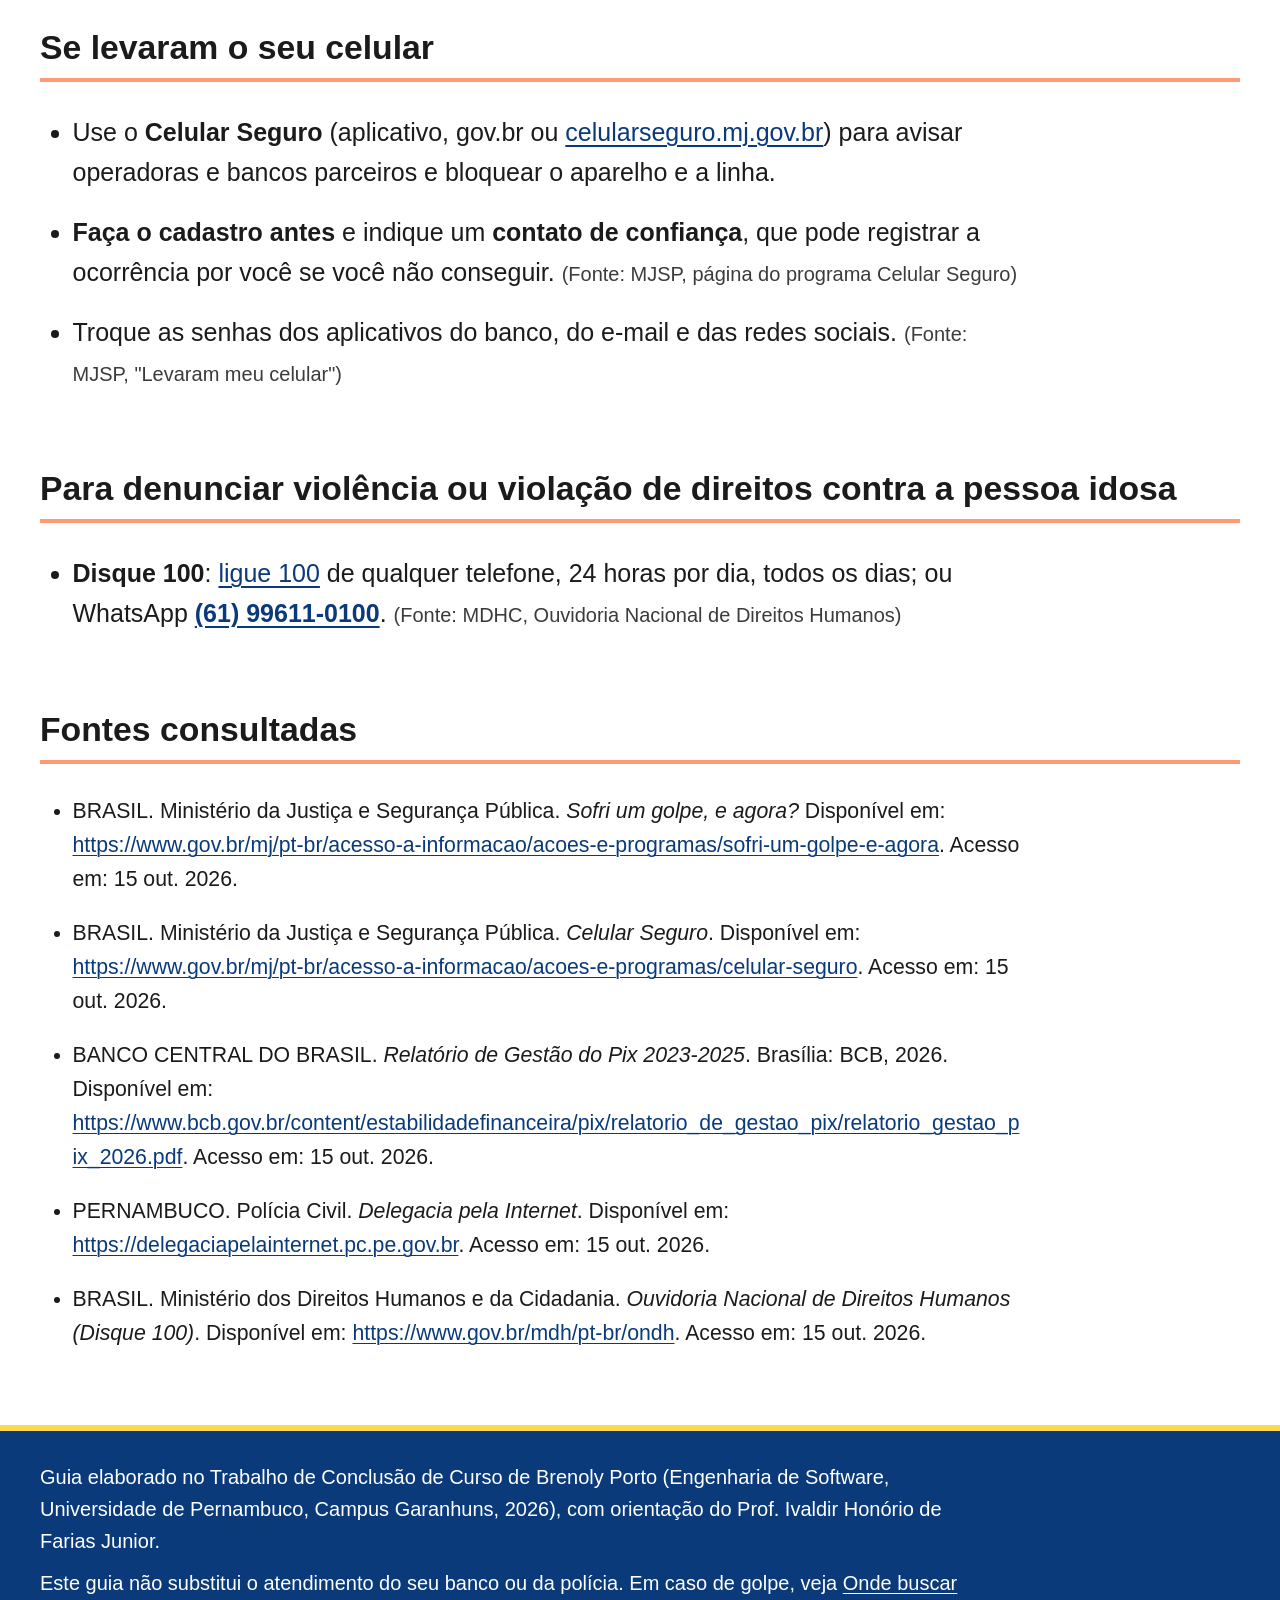
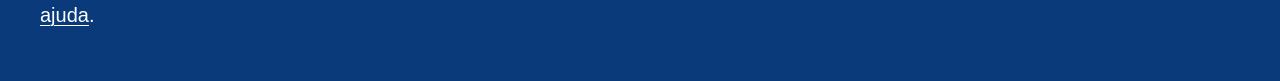
==== commit b1c657da: "Deixa o visual do site mais lúdico - Cabeçalho amarelo-sol e uma cor para cada público - Abertura da" ====
--- a/ajuda.html
+++ b/ajuda.html
@@ -9,7 +9,7 @@
 <link rel="stylesheet" href="assets/css/style.css">
 <script src="assets/js/main.js"></script>
 </head>
-<body>
+<body class="tema-ajuda">
 <a class="pular" href="#conteudo">Pular para o conteúdo</a>
 <header class="topo">
   <div class="contem">
@@ -29,8 +29,7 @@
 <main id="conteudo" class="contem">
 
 <div class="ajuda">
-<h1>Onde buscar ajuda</h1>
-<p class="lead">Caiu num golpe ou desconfia que caiu? Não sinta vergonha: isso acontece com pessoas de todas as idades. Quanto antes você agir, melhor.</p>
+<section class="heroi"><svg class="heroi-icone" viewBox="0 0 64 64" aria-hidden="true" focusable="false"><circle cx="32" cy="32" r="22"/><circle cx="32" cy="32" r="9"/><path d="M16.5 16.5l9 9M38.5 38.5l9 9M47.5 16.5l-9 9M25.5 38.5l-9 9"/></svg><div class="heroi-texto"><h1>Onde buscar ajuda</h1><p class="lead">Caiu num golpe ou desconfia que caiu? Não sinta vergonha: isso acontece com pessoas de todas as idades. Quanto antes você agir, melhor.</p></div></section>
 <div class="aviso"><p>Esta página não faz parte dos estudos analisados. Ela reúne canais oficiais, conferidos em sites do governo em 15 de outubro de 2026.</p></div>
 <h2>Se você perdeu dinheiro num golpe</h2><ol><li><strong>Fale com o seu banco o quanto antes</strong>, só pelos canais oficiais: telefone do verso do cartão, aplicativo, site oficial ou agência. Informe as transações que você não reconhece. <span class="fonte-linha">(Fonte: MJSP, "Sofri um golpe, e agora? – Tive perdas financeiras")</span></li><li><strong>Se o pagamento foi por Pix, peça a devolução pelo MED</strong> (Mecanismo Especial de Devolução), que permite bloquear e pedir de volta valores transferidos em casos de golpe ou fraude. Desde outubro de 2025, o pedido pode ser feito no próprio aplicativo do banco, pelo "botão de contestação". <span class="fonte-linha">(Fonte: Banco Central, Relatório de Gestão do Pix 2023-2025, p. 10-11)</span></li><li><strong>Registre um boletim de ocorrência</strong>, numa delegacia da Polícia Civil ou pela delegacia virtual do seu estado. Em Pernambuco: Delegacia pela Internet (<a href="https://delegaciapelainternet.pc.pe.gov.br">delegaciapelainternet.pc.pe.gov.br</a>), natureza "Estelionato / fraude eletrônica". Guarde provas: números, horários, <em>prints</em> e comprovantes. Depois, entregue uma cópia do BO ao banco. <span class="fonte-linha">(Fontes: MJSP; Polícia Civil de Pernambuco)</span></li><li><strong>Acompanhe suas contas</strong> nos dias seguintes e ative os alertas de movimentação do banco. No <strong>Registrato</strong>, do Banco Central, você vê as contas e os empréstimos ligados ao seu CPF. <span class="fonte-linha">(Fonte: MJSP, "Levaram meu celular")</span></li></ol><h2>Se levaram o seu celular</h2><ul><li>Use o <strong>Celular Seguro</strong> (aplicativo, gov.br ou <a href="https://celularseguro.mj.gov.br">celularseguro.mj.gov.br</a>) para avisar operadoras e bancos parceiros e bloquear o aparelho e a linha.</li><li><strong>Faça o cadastro antes</strong> e indique um <strong>contato de confiança</strong>, que pode registrar a ocorrência por você se você não conseguir. <span class="fonte-linha">(Fonte: MJSP, página do programa Celular Seguro)</span></li><li>Troque as senhas dos aplicativos do banco, do e-mail e das redes sociais. <span class="fonte-linha">(Fonte: MJSP, "Levaram meu celular")</span></li></ul><h2>Para denunciar violência ou violação de direitos contra a pessoa idosa</h2><ul><li><strong>Disque 100</strong>: <a href="tel:100">ligue 100</a> de qualquer telefone, 24 horas por dia, todos os dias; ou WhatsApp <a href="https://wa.me/5561996110100"><strong>(61) 99611-0100</strong></a>. <span class="fonte-linha">(Fonte: MDHC, Ouvidoria Nacional de Direitos Humanos)</span></li></ul><h2>Fontes consultadas</h2><ul class="referencias"><li>BRASIL. Ministério da Justiça e Segurança Pública. <em>Sofri um golpe, e agora?</em> Disponível em: <a href="https://www.gov.br/mj/pt-br/acesso-a-informacao/acoes-e-programas/sofri-um-golpe-e-agora">https://www.gov.br/mj/pt-br/acesso-a-informacao/acoes-e-programas/sofri-um-golpe-e-agora</a>. Acesso em: 15 out. 2026.</li><li>BRASIL. Ministério da Justiça e Segurança Pública. <em>Celular Seguro</em>. Disponível em: <a href="https://www.gov.br/mj/pt-br/acesso-a-informacao/acoes-e-programas/celular-seguro">https://www.gov.br/mj/pt-br/acesso-a-informacao/acoes-e-programas/celular-seguro</a>. Acesso em: 15 out. 2026.</li><li>BANCO CENTRAL DO BRASIL. <em>Relatório de Gestão do Pix 2023-2025</em>. Brasília: BCB, 2026. Disponível em: <a href="https://www.bcb.gov.br/content/estabilidadefinanceira/pix/relatorio_de_gestao_pix/relatorio_gestao_pix_2026.pdf">https://www.bcb.gov.br/content/estabilidadefinanceira/pix/relatorio_de_gestao_pix/relatorio_gestao_pix_2026.pdf</a>. Acesso em: 15 out. 2026.</li><li>PERNAMBUCO. Polícia Civil. <em>Delegacia pela Internet</em>. Disponível em: <a href="https://delegaciapelainternet.pc.pe.gov.br">https://delegaciapelainternet.pc.pe.gov.br</a>. Acesso em: 15 out. 2026.</li><li>BRASIL. Ministério dos Direitos Humanos e da Cidadania. <em>Ouvidoria Nacional de Direitos Humanos (Disque 100)</em>. Disponível em: <a href="https://www.gov.br/mdh/pt-br/ondh">https://www.gov.br/mdh/pt-br/ondh</a>. Acesso em: 15 out. 2026.</li></ul>
 </div>
--- a/assets/css/style.css
+++ b/assets/css/style.css
@@ -272,3 +272,134 @@
   summary { display: none; }
   .rodape { border-top: 1px solid #000; }
 }
+
+/* ======================================================================
+   Tema lúdico: cabeçalho amarelo-sol, uma cor por público e
+   o trio "Pare, Confira, Siga" em cores de semáforo.
+   Texto sempre escuro sobre tons claros (contraste mínimo de 7:1).
+   ====================================================================== */
+:root {
+  --sol: #ffd84d; --sol-claro: #fff4c7; --sol-borda: #b07d00;
+  --menta: #d9f4e6; --menta-forte: #bfe9d2; --menta-borda: #1f8a5b;
+  --ceu: #dcecff; --ceu-forte: #bcd9ff; --ceu-borda: #2c6fbf;
+  --lilas: #ece6ff; --lilas-forte: #d9cdff; --lilas-borda: #5b2a86;
+  --pessego: #ffe3d6; --pessego-forte: #ffc9b0;
+  --coral: #ff9b73; --coral-borda: #a8371a;
+  --verm: #d64545; --verm-claro: #ffe0e0; --verm-texto: #7a1f1f;
+  --verde: #1f8a5b; --verde-claro: #dff5e6; --verde-texto: #0b5d2a;
+  --raio: 22px;
+  --tom: var(--sol-claro); --tom-forte: var(--sol); --tom-borda: var(--sol-borda);
+}
+.tema-b { --tom: var(--menta); --tom-forte: var(--menta-forte); --tom-borda: var(--menta-borda); }
+.tema-c { --tom: var(--ceu); --tom-forte: var(--ceu-forte); --tom-borda: var(--ceu-borda); }
+.tema-quiz, .tema-sobre { --tom: var(--lilas); --tom-forte: var(--lilas-forte); --tom-borda: var(--lilas-borda); }
+.tema-ajuda { --tom: var(--pessego); --tom-forte: var(--pessego-forte); --tom-borda: var(--coral-borda); }
+
+/* Cabeçalho */
+.topo { background: var(--sol); border-bottom: 0; }
+.topo .ferramentas button { background: #fff; }
+.topo .ferramentas button:hover { background: var(--sol-claro); }
+.topo .ferramentas button[aria-pressed="true"] { background: var(--primaria); }
+
+/* Abertura de cada página */
+main > .heroi { max-width: none; }
+.heroi {
+  display: grid; grid-template-columns: auto 1fr; align-items: center; gap: var(--e2) var(--e3);
+  background: var(--tom); border-radius: var(--raio); padding: var(--e4);
+}
+.heroi h1 { font-weight: 800; color: var(--primaria); }
+.heroi .lead { margin-top: var(--e2); color: var(--texto); max-width: 34rem; }
+.heroi-icone {
+  width: 4.2rem; height: 4.2rem; padding: 0.7rem; border-radius: 50%;
+  background: var(--tom-forte); fill: none; stroke: var(--primaria);
+  stroke-width: 4; stroke-linecap: round; stroke-linejoin: round;
+}
+.tema-inicio .heroi { grid-template-columns: 1.4fr 1fr; }
+.tema-inicio .heroi h1 { font-size: clamp(2.1rem, 1.4rem + 2.6vw, 3.1rem); }
+.heroi-ilustra { width: 100%; max-width: 14rem; justify-self: center; }
+.i-sol { fill: var(--sol); } .i-cel { fill: var(--primaria); } .i-tela { fill: #fff; }
+.i-balao { fill: var(--coral); } .i-escudo { fill: var(--verde); }
+.i-interroga, .i-visto { fill: none; stroke-linecap: round; stroke-linejoin: round; }
+.i-interroga { stroke: #1b1b1b; stroke-width: 4; } .i-visto { stroke: #fff; stroke-width: 7; }
+
+/* Pare, Confira, Siga */
+.passos {
+  grid-column: 1 / -1; list-style: none; padding: 0; margin-top: var(--e2);
+  display: grid; grid-template-columns: repeat(3, 1fr); gap: var(--e2); max-width: none;
+}
+.passos li { margin: 0; max-width: none; padding: var(--e2) var(--e3); border-radius: 16px; background: #fff; border-left: 10px solid; }
+.passos strong { display: block; font-size: 1.15rem; }
+.passos span { display: block; font-size: 0.85rem; color: var(--texto); }
+.passos .p1 { border-color: var(--verm); } .passos .p1 strong { color: var(--verm-texto); }
+.passos .p2 { border-color: var(--sol-borda); } .passos .p2 strong { color: #3d2a00; }
+.passos .p3 { border-color: var(--verde); } .passos .p3 strong { color: var(--verde-texto); }
+
+/* Caminhos da página inicial */
+.caminhos { max-width: none; }
+.caminho { position: relative; padding-left: 4.8rem; border-radius: var(--raio); }
+.caminho::before {
+  content: ""; position: absolute; left: 1.1rem; top: 1.15rem; width: 2.7rem; height: 2.7rem; border-radius: 50%;
+  background: var(--icone) center / 58% no-repeat, var(--fundo-icone);
+}
+.caminho:nth-child(1) { background: var(--sol-claro); border-color: var(--sol-borda); --fundo-icone: var(--sol);
+  --icone: url("data:image/svg+xml,%3Csvg xmlns='http://www.w3.org/2000/svg' viewBox='0 0 24 24' fill='none' stroke='%230a3a7a' stroke-width='2.4' stroke-linecap='round'%3E%3Ccircle cx='12' cy='8' r='4'/%3E%3Cpath d='M4 21c1-4.5 4.5-6.5 8-6.5s7 2 8 6.5'/%3E%3C/svg%3E"); }
+.caminho:nth-child(2) { background: var(--menta); border-color: var(--menta-borda); --fundo-icone: var(--menta-forte);
+  --icone: url("data:image/svg+xml,%3Csvg xmlns='http://www.w3.org/2000/svg' viewBox='0 0 24 24' fill='none' stroke='%230a3a7a' stroke-width='2.4' stroke-linecap='round' stroke-linejoin='round'%3E%3Cpath d='M3 7l9-4 9 4-9 4z'/%3E%3Cpath d='M7 9v5c0 2 2.5 3.5 5 3.5s5-1.5 5-3.5V9'/%3E%3C/svg%3E"); }
+.caminho:hover { filter: brightness(0.97); }
+
+/* Botões */
+.botao, .ferramentas button { border-radius: 999px; }
+.botao.cheio { background: var(--coral); color: #1b1b1b; border-color: var(--coral-borda); }
+.botao.cheio:hover { background: #ff8a5c; }
+
+/* Avisos e fichas */
+.aviso { background: var(--lilas); border-left-color: var(--lilas-borda); }
+.ficha { background: #fff; border: 3px solid var(--tom-borda); overflow: hidden; padding-top: 0; }
+.ficha-topo { margin: 0 calc(-1 * var(--e3)); padding: var(--e2) var(--e3); background: var(--tom); }
+.ficha .num { background: var(--primaria); color: #fff; }
+.pontos { color: var(--coral-borda); }
+
+/* Quiz */
+.quiz { background: #fff; border-color: var(--lilas-borda); }
+.quiz-opcoes .b-mito { background: var(--verm-claro); color: var(--verm-texto); border-color: var(--verm); }
+.quiz-opcoes .b-verdade { background: var(--verde-claro); color: var(--verde-texto); border-color: var(--verde); }
+.quiz-opcoes button::before { font-size: 1.1em; margin-right: 0.35em; }
+.quiz-opcoes .b-mito::before { content: "✗"; }
+.quiz-opcoes .b-verdade::before { content: "✓"; }
+.veredito.certo { color: var(--verde-texto); } .veredito.errado { color: var(--verm-texto); }
+
+/* Ajuda */
+.ajuda h2 { border-bottom: 4px solid var(--coral); }
+
+/* Rodapé */
+.rodape { background: var(--primaria); color: #fff; border-top: 6px solid var(--sol); }
+.rodape a { color: #fff; }
+
+@media (max-width: 640px) {
+  .heroi, .tema-inicio .heroi { grid-template-columns: 1fr; padding: var(--e3); }
+  .heroi-icone { width: 3.4rem; height: 3.4rem; }
+  .heroi-ilustra { max-width: 8.5rem; grid-row: 1; justify-self: start; }
+  .passos { grid-template-columns: 1fr; }
+  .caminho { padding-left: 4.2rem; }
+}
+
+/* Alto contraste: cores de destaque viram preto/amarelo */
+:root[data-tema="contraste"] body {
+  --tom: #000; --tom-forte: #000; --tom-borda: #fff; --sol: #000; --sol-claro: #000; --menta: #000; --menta-forte: #000;
+  --lilas: #000; --lilas-borda: #ffe14d; --coral: #ffe14d; --coral-borda: #ffe14d; --verm-claro: #000; --verde-claro: #000;
+  --verm-texto: #ffb3b3; --verde-texto: #a6f0b8; --sol-borda: #fff; --menta-borda: #fff;
+}
+:root[data-tema="contraste"] .topo { border-bottom: 3px solid #ffe14d; }
+:root[data-tema="contraste"] .topo .ferramentas button { background: #000; }
+:root[data-tema="contraste"] .topo .ferramentas button[aria-pressed="true"] { background: #ffe14d; color: #000; }
+:root[data-tema="contraste"] .ficha, :root[data-tema="contraste"] .quiz, :root[data-tema="contraste"] .passos li { background: #000; }
+:root[data-tema="contraste"] .passos strong, :root[data-tema="contraste"] .passos span { color: #fff; }
+:root[data-tema="contraste"] .rodape { background: #000; }
+:root[data-tema="contraste"] .i-tela { fill: #000; } :root[data-tema="contraste"] .i-cel { fill: #ffe14d; }
+:root[data-tema="contraste"] .caminho::before { background: var(--icone) center / 58% no-repeat, #ffe14d; }
+
+@media print {
+  .topo, .heroi, .ficha-topo, .rodape { background: none !important; color: #000 !important; }
+  .heroi-ilustra, .heroi-icone, .passos { display: none; }
+  .rodape a { color: #000; }
+}
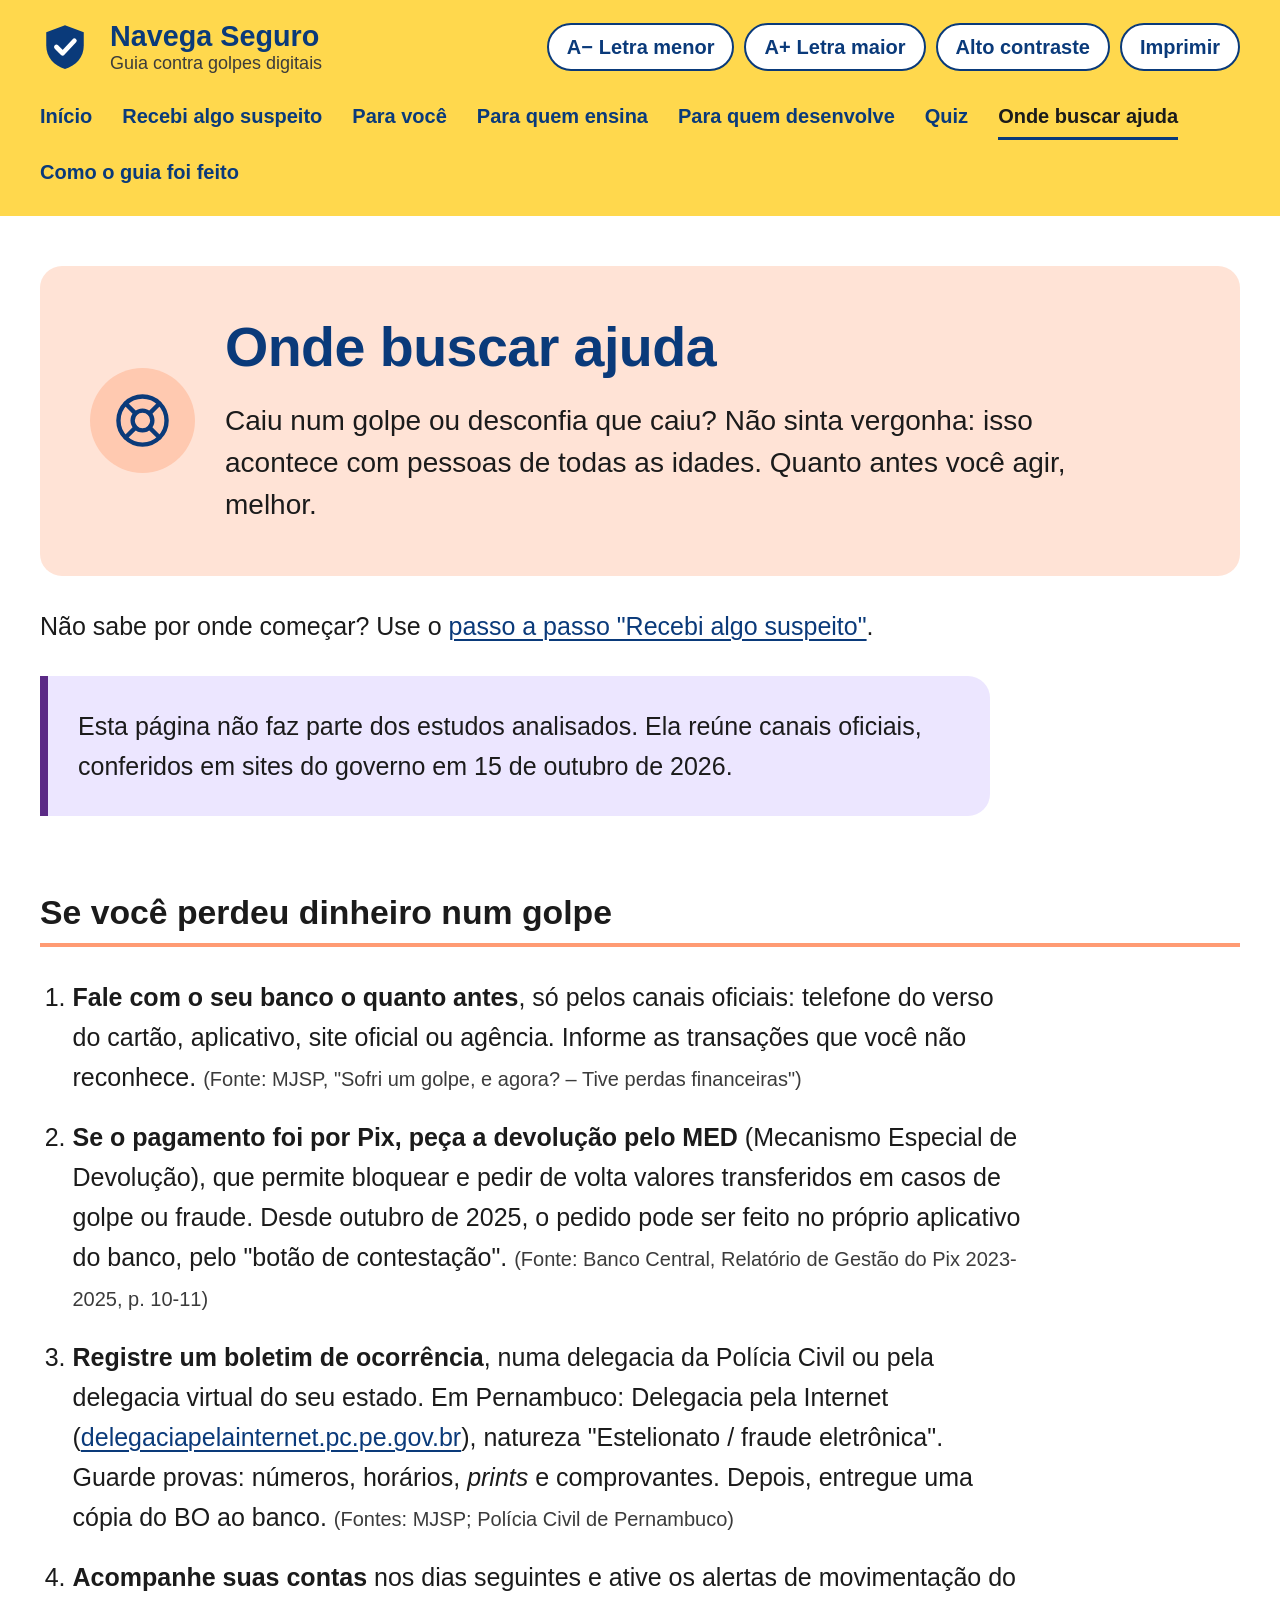
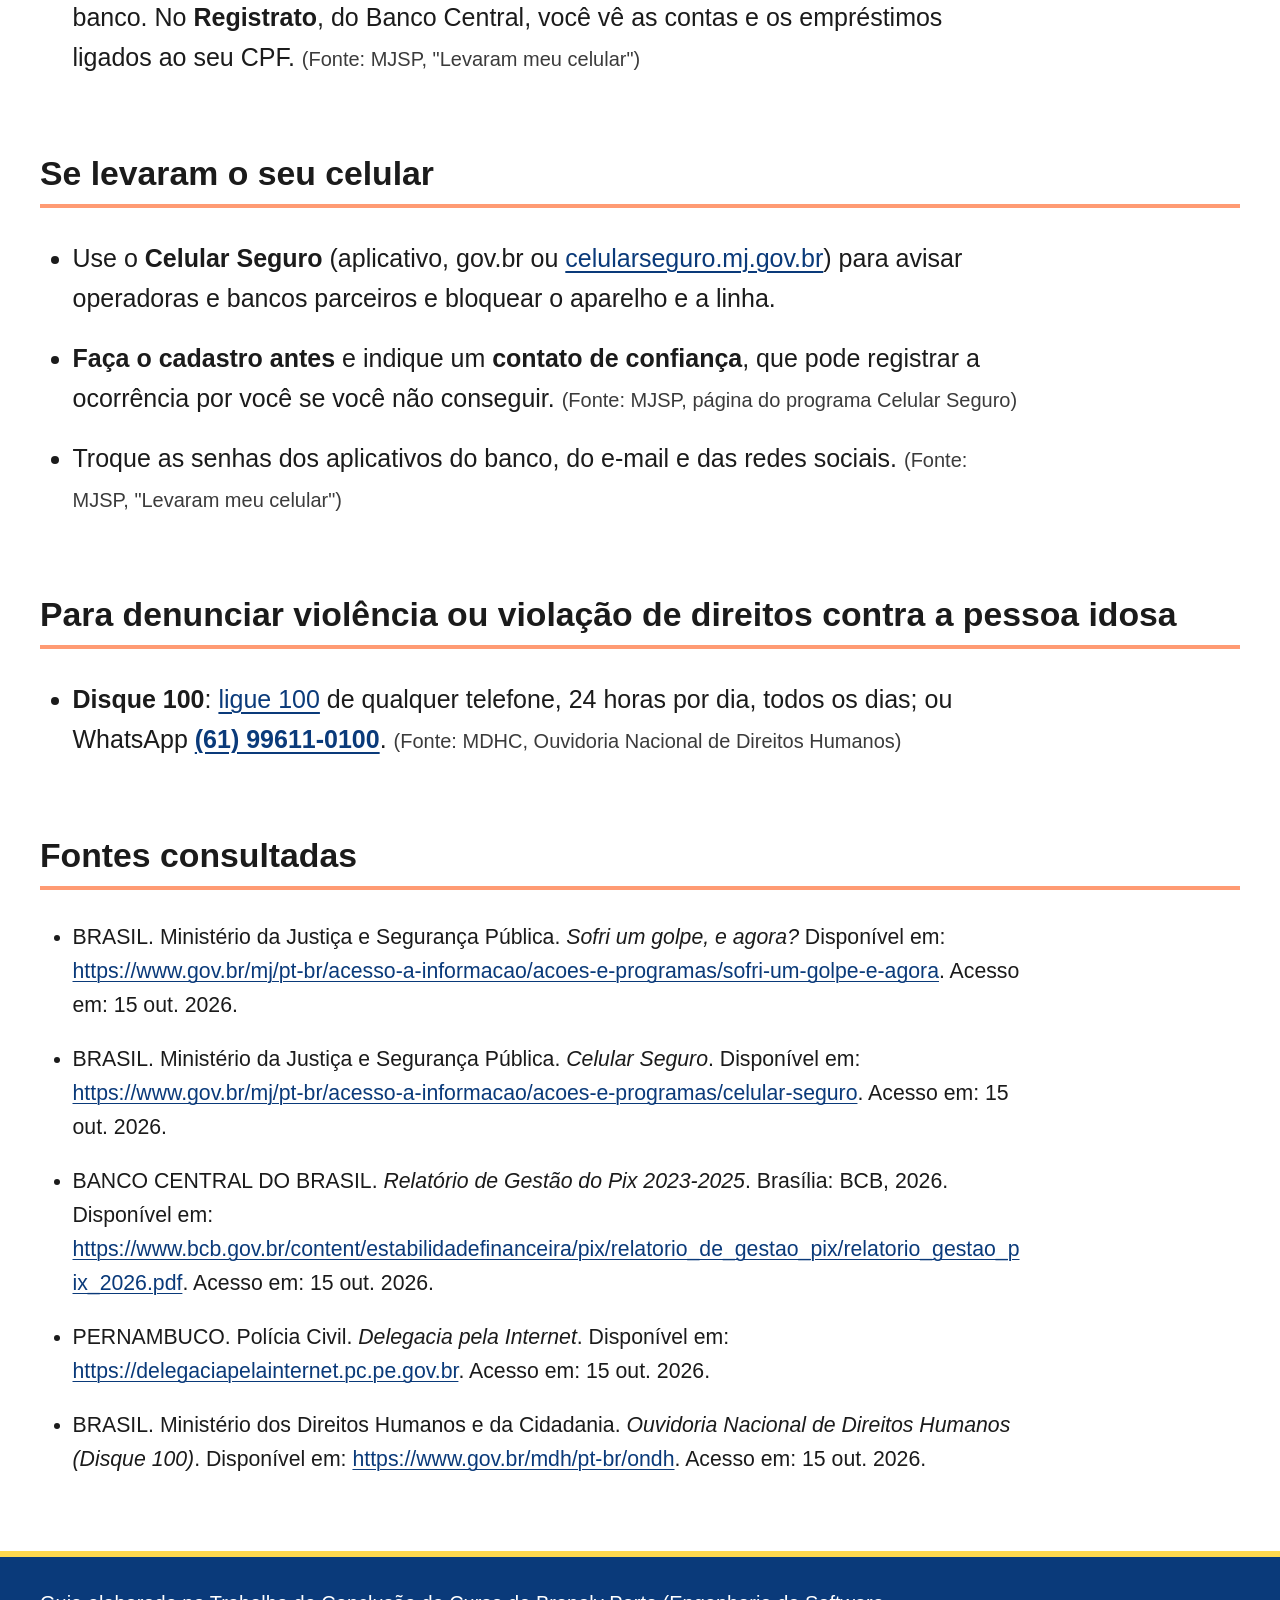
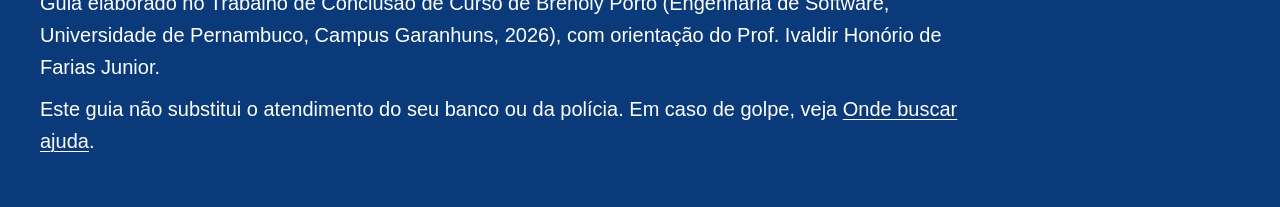
==== commit fb0fbded: "Adiciona ilustrações e o passo a passo "Recebi algo suspeito" - Ilustrações próprias nas 9 fichas pa" ====
--- a/ajuda.html
+++ b/ajuda.html
@@ -22,7 +22,7 @@
         <button type="button" id="imprimir">Imprimir</button>
       </div>
     </div>
-    <nav class="menu" aria-label="Menu principal"><ul><li><a href="index.html">Início</a></li><li><a href="pessoa-idosa.html">Para você</a></li><li><a href="quem-ensina.html">Para quem ensina</a></li><li><a href="desenvolvedores.html">Para quem desenvolve</a></li><li><a href="quiz.html">Quiz</a></li><li><a href="ajuda.html" aria-current="page">Onde buscar ajuda</a></li><li><a href="como-foi-feito.html">Como o guia foi feito</a></li></ul></nav>
+    <nav class="menu" aria-label="Menu principal"><ul><li><a href="index.html">Início</a></li><li><a href="e-agora.html">Recebi algo suspeito</a></li><li><a href="pessoa-idosa.html">Para você</a></li><li><a href="quem-ensina.html">Para quem ensina</a></li><li><a href="desenvolvedores.html">Para quem desenvolve</a></li><li><a href="quiz.html">Quiz</a></li><li><a href="ajuda.html" aria-current="page">Onde buscar ajuda</a></li><li><a href="como-foi-feito.html">Como o guia foi feito</a></li></ul></nav>
   </div>
   <p class="sr" id="aviso-ferramentas" aria-live="polite"></p>
 </header>
@@ -30,6 +30,7 @@
 
 <div class="ajuda">
 <section class="heroi"><svg class="heroi-icone" viewBox="0 0 64 64" aria-hidden="true" focusable="false"><circle cx="32" cy="32" r="22"/><circle cx="32" cy="32" r="9"/><path d="M16.5 16.5l9 9M38.5 38.5l9 9M47.5 16.5l-9 9M25.5 38.5l-9 9"/></svg><div class="heroi-texto"><h1>Onde buscar ajuda</h1><p class="lead">Caiu num golpe ou desconfia que caiu? Não sinta vergonha: isso acontece com pessoas de todas as idades. Quanto antes você agir, melhor.</p></div></section>
+<p class="nao-imprimir">Não sabe por onde começar? Use o <a href="e-agora.html">passo a passo "Recebi algo suspeito"</a>.</p>
 <div class="aviso"><p>Esta página não faz parte dos estudos analisados. Ela reúne canais oficiais, conferidos em sites do governo em 15 de outubro de 2026.</p></div>
 <h2>Se você perdeu dinheiro num golpe</h2><ol><li><strong>Fale com o seu banco o quanto antes</strong>, só pelos canais oficiais: telefone do verso do cartão, aplicativo, site oficial ou agência. Informe as transações que você não reconhece. <span class="fonte-linha">(Fonte: MJSP, "Sofri um golpe, e agora? – Tive perdas financeiras")</span></li><li><strong>Se o pagamento foi por Pix, peça a devolução pelo MED</strong> (Mecanismo Especial de Devolução), que permite bloquear e pedir de volta valores transferidos em casos de golpe ou fraude. Desde outubro de 2025, o pedido pode ser feito no próprio aplicativo do banco, pelo "botão de contestação". <span class="fonte-linha">(Fonte: Banco Central, Relatório de Gestão do Pix 2023-2025, p. 10-11)</span></li><li><strong>Registre um boletim de ocorrência</strong>, numa delegacia da Polícia Civil ou pela delegacia virtual do seu estado. Em Pernambuco: Delegacia pela Internet (<a href="https://delegaciapelainternet.pc.pe.gov.br">delegaciapelainternet.pc.pe.gov.br</a>), natureza "Estelionato / fraude eletrônica". Guarde provas: números, horários, <em>prints</em> e comprovantes. Depois, entregue uma cópia do BO ao banco. <span class="fonte-linha">(Fontes: MJSP; Polícia Civil de Pernambuco)</span></li><li><strong>Acompanhe suas contas</strong> nos dias seguintes e ative os alertas de movimentação do banco. No <strong>Registrato</strong>, do Banco Central, você vê as contas e os empréstimos ligados ao seu CPF. <span class="fonte-linha">(Fonte: MJSP, "Levaram meu celular")</span></li></ol><h2>Se levaram o seu celular</h2><ul><li>Use o <strong>Celular Seguro</strong> (aplicativo, gov.br ou <a href="https://celularseguro.mj.gov.br">celularseguro.mj.gov.br</a>) para avisar operadoras e bancos parceiros e bloquear o aparelho e a linha.</li><li><strong>Faça o cadastro antes</strong> e indique um <strong>contato de confiança</strong>, que pode registrar a ocorrência por você se você não conseguir. <span class="fonte-linha">(Fonte: MJSP, página do programa Celular Seguro)</span></li><li>Troque as senhas dos aplicativos do banco, do e-mail e das redes sociais. <span class="fonte-linha">(Fonte: MJSP, "Levaram meu celular")</span></li></ul><h2>Para denunciar violência ou violação de direitos contra a pessoa idosa</h2><ul><li><strong>Disque 100</strong>: <a href="tel:100">ligue 100</a> de qualquer telefone, 24 horas por dia, todos os dias; ou WhatsApp <a href="https://wa.me/5561996110100"><strong>(61) 99611-0100</strong></a>. <span class="fonte-linha">(Fonte: MDHC, Ouvidoria Nacional de Direitos Humanos)</span></li></ul><h2>Fontes consultadas</h2><ul class="referencias"><li>BRASIL. Ministério da Justiça e Segurança Pública. <em>Sofri um golpe, e agora?</em> Disponível em: <a href="https://www.gov.br/mj/pt-br/acesso-a-informacao/acoes-e-programas/sofri-um-golpe-e-agora">https://www.gov.br/mj/pt-br/acesso-a-informacao/acoes-e-programas/sofri-um-golpe-e-agora</a>. Acesso em: 15 out. 2026.</li><li>BRASIL. Ministério da Justiça e Segurança Pública. <em>Celular Seguro</em>. Disponível em: <a href="https://www.gov.br/mj/pt-br/acesso-a-informacao/acoes-e-programas/celular-seguro">https://www.gov.br/mj/pt-br/acesso-a-informacao/acoes-e-programas/celular-seguro</a>. Acesso em: 15 out. 2026.</li><li>BANCO CENTRAL DO BRASIL. <em>Relatório de Gestão do Pix 2023-2025</em>. Brasília: BCB, 2026. Disponível em: <a href="https://www.bcb.gov.br/content/estabilidadefinanceira/pix/relatorio_de_gestao_pix/relatorio_gestao_pix_2026.pdf">https://www.bcb.gov.br/content/estabilidadefinanceira/pix/relatorio_de_gestao_pix/relatorio_gestao_pix_2026.pdf</a>. Acesso em: 15 out. 2026.</li><li>PERNAMBUCO. Polícia Civil. <em>Delegacia pela Internet</em>. Disponível em: <a href="https://delegaciapelainternet.pc.pe.gov.br">https://delegaciapelainternet.pc.pe.gov.br</a>. Acesso em: 15 out. 2026.</li><li>BRASIL. Ministério dos Direitos Humanos e da Cidadania. <em>Ouvidoria Nacional de Direitos Humanos (Disque 100)</em>. Disponível em: <a href="https://www.gov.br/mdh/pt-br/ondh">https://www.gov.br/mdh/pt-br/ondh</a>. Acesso em: 15 out. 2026.</li></ul>
 </div>
--- a/assets/css/style.css
+++ b/assets/css/style.css
@@ -403,3 +403,137 @@
   .heroi-ilustra, .heroi-icone, .passos { display: none; }
   .rodape a { color: #000; }
 }
+
+/* ======================================================================
+   Ilustrações, ícones das fichas e fluxograma "Recebi algo suspeito"
+   ====================================================================== */
+.tema-fluxo { --tom: var(--pessego); --tom-forte: var(--pessego-forte); --tom-borda: var(--coral-borda); }
+
+/* Paleta das ilustrações */
+.c-fundo { fill: var(--tom); } .c-navy { fill: var(--primaria); } .c-branco { fill: #fff; } .c-cinza { fill: #c9d3e3; }
+.c-sol { fill: var(--sol); } .c-ceu { fill: var(--ceu-forte); } .c-menta { fill: var(--menta-forte); } .c-pessego { fill: #f6c8a8; }
+.c-coral { fill: var(--coral); } .c-verde { fill: var(--verde); } .c-verm { fill: var(--verm); }
+.c-verm-claro { fill: var(--verm-claro); } .c-verde-claro { fill: var(--verde-claro); }
+[class*=" s-"], [class^="s-"] { fill: none; stroke-linecap: round; stroke-linejoin: round; }
+.s-navy { stroke: var(--primaria); stroke-width: 4; } .s-navy-fino { stroke: var(--primaria); stroke-width: 3; }
+.s-navy-grosso { stroke: var(--primaria); stroke-width: 8; }
+.s-escuro { stroke: #1b1b1b; stroke-width: 5; } .s-escuro-fino { stroke: #1b1b1b; stroke-width: 3; }
+.s-branco { stroke: #fff; stroke-width: 5; } .s-branco-fino { stroke: #fff; stroke-width: 3.5; }
+.s-verde { stroke: var(--verde); stroke-width: 6; } .s-verde-fino { stroke: var(--verde); stroke-width: 4.5; }
+.s-verm { stroke: var(--verm); stroke-width: 6; } .s-cinza { stroke: #c9d3e3; stroke-width: 4; }
+.c-sol.s-escuro-fino, .c-branco.s-navy-fino, .c-ceu.s-navy, .c-branco.s-navy { fill-opacity: 1; }
+.c-sol.s-escuro-fino { fill: var(--sol); } .c-branco.s-navy-fino, .c-branco.s-navy { fill: #fff; } .c-ceu.s-navy { fill: var(--ceu-forte); }
+
+/* Topo das fichas com ilustração */
+.ficha-topo { flex-direction: row; align-items: center; justify-content: space-between; gap: var(--e2); }
+.ficha-titulo { display: flex; flex-direction: column; align-items: flex-start; gap: var(--e1); }
+.ficha-ilustra { width: 8.5rem; flex: none; }
+.ficha-ilustra .c-fundo { fill: #fff; fill-opacity: .7; }
+.ficha-icone {
+  width: 3.4rem; height: 3.4rem; flex: none; padding: .55rem; border-radius: 50%; background: #fff;
+  fill: none; stroke: var(--primaria); stroke-width: 4; stroke-linecap: round; stroke-linejoin: round;
+}
+
+/* Chamada da página inicial */
+.chamada-fluxo {
+  display: flex; align-items: center; gap: var(--e3); max-width: none; text-decoration: none; color: var(--texto);
+  background: var(--pessego); border: 3px solid var(--coral-borda); border-radius: var(--raio); padding: var(--e3);
+}
+.chamada-fluxo strong { display: block; font-size: 1.25rem; color: var(--primaria); }
+.chamada-fluxo:hover { background: var(--pessego-forte); }
+.chamada-icone {
+  width: 3.6rem; height: 3.6rem; flex: none; padding: .6rem; border-radius: 50%; background: var(--sol);
+  fill: none; stroke: #1b1b1b; stroke-width: 4.5; stroke-linecap: round; stroke-linejoin: round;
+}
+
+/* Fluxograma */
+.fluxo-area { display: grid; grid-template-columns: 15rem 1fr; gap: var(--e4); align-items: start; max-width: none; }
+.fluxo-lado { position: sticky; top: var(--e2); }
+.fluxo-lado-titulo { font-size: 0.9rem; color: var(--suave); }
+.trilha { list-style: none; padding: 0; margin-top: var(--e2); }
+.trilha-passo { position: relative; padding: 0 0 var(--e3) 2rem; margin: 0; max-width: none; }
+.trilha-passo::before {
+  content: ""; position: absolute; left: 0.45rem; top: 0.25rem; width: 0.9rem; height: 0.9rem; border-radius: 50%;
+  background: var(--verde); box-shadow: 0 0 0 4px var(--verde-claro);
+}
+.trilha-passo:not(:last-child)::after {
+  content: ""; position: absolute; left: 0.83rem; top: 1.2rem; bottom: 0.1rem; width: 3px; background: var(--linha);
+}
+.trilha-passo.agora::before { background: var(--coral); box-shadow: 0 0 0 4px var(--pessego); }
+.trilha-passo.fim::before { background: var(--primaria); box-shadow: 0 0 0 4px var(--ceu); }
+.trilha-pergunta { display: block; font-size: 0.75rem; color: var(--suave); line-height: 1.35; }
+.trilha-resposta {
+  font: inherit; font-size: 0.8rem; font-weight: 700; color: var(--primaria); background: none; border: 0; padding: 0.2em 0;
+  text-align: left; text-decoration: underline; text-underline-offset: 0.15em; cursor: pointer; min-height: 44px;
+}
+.fluxo-cartao {
+  background: #fff; border: 3px solid var(--coral-borda); border-radius: var(--raio); padding: var(--e4) var(--e3);
+  animation: entra .25s ease-out;
+}
+.fluxo-cartao > * + * { margin-top: var(--e3); }
+.fluxo-cartao h2 { font-size: 1.35rem; }
+.fluxo-sinais li { font-weight: 600; }
+.fluxo-opcoes { display: grid; gap: var(--e2); }
+.fluxo-opcoes.com-icone { grid-template-columns: repeat(auto-fit, minmax(min(13rem, 100%), 1fr)); }
+.fluxo-opcao {
+  display: flex; align-items: center; gap: var(--e2); width: 100%; min-height: 64px; text-align: left;
+  font: inherit; font-size: 1rem; font-weight: 700; color: var(--primaria);
+  background: var(--sol-claro); border: 3px solid var(--sol-borda); border-radius: 16px; padding: var(--e2) var(--e3); cursor: pointer;
+}
+.fluxo-opcao:hover { background: var(--sol); }
+.opcao-icone { width: 2.6rem; height: 2.6rem; flex: none; fill: none; stroke: var(--primaria); stroke-width: 4; stroke-linecap: round; stroke-linejoin: round; }
+.fluxo-cartao.resultado { border-color: var(--verde); }
+.fluxo-res-topo { display: flex; align-items: center; gap: var(--e3); }
+.fluxo-ilustra { width: 9rem; flex: none; }
+.fluxo-res-topo h2 { color: var(--verde-texto); }
+.fluxo-passos { counter-reset: passo; list-style: none; padding: 0; }
+.fluxo-passos li { counter-increment: passo; position: relative; padding-left: 2.8rem; }
+.fluxo-passos li + li { margin-top: var(--e2); }
+.fluxo-passos li::before {
+  content: counter(passo); position: absolute; left: 0; top: 0; width: 2rem; height: 2rem; border-radius: 50%;
+  background: var(--verde); color: #fff; font-weight: 800; font-size: 0.85rem; display: grid; place-items: center;
+}
+.fluxo-base { font-size: 0.85rem; }
+.fluxo-acolhe { background: var(--lilas); border-radius: 12px; padding: var(--e2) var(--e3); }
+.fluxo-acoes { display: flex; flex-wrap: wrap; gap: var(--e2); }
+.fluxo-voltar { margin-top: var(--e3); }
+.fluxo-nota { font-size: 0.85rem; color: var(--suave); }
+@keyframes entra { from { opacity: 0; transform: translateY(8px); } to { opacity: 1; transform: none; } }
+
+/* Pequena animação de boas-vindas na ilustração da página inicial */
+.heroi-ilustra .i-escudo, .heroi-ilustra .i-visto { transform-origin: 125px 140px; animation: escudo 0.6s ease-out 0.3s both; }
+@keyframes escudo { from { transform: scale(0.4); opacity: 0; } to { transform: none; opacity: 1; } }
+.quiz-retorno .veredito { animation: entra .25s ease-out; }
+
+@media (max-width: 640px) {
+  .ficha-ilustra { width: 5.5rem; }
+  .ficha-icone { width: 2.8rem; height: 2.8rem; }
+  .chamada-fluxo { flex-direction: column; align-items: flex-start; gap: var(--e2); }
+  .fluxo-area { grid-template-columns: 1fr; gap: var(--e3); }
+  .fluxo-lado { position: static; order: 2; }
+  .fluxo-cartao { padding: var(--e3) var(--e2); }
+  .fluxo-res-topo { flex-direction: column; align-items: flex-start; }
+  .fluxo-ilustra { width: 7rem; }
+}
+
+@media (prefers-reduced-motion: reduce) {
+  .fluxo-cartao, .heroi-ilustra .i-escudo, .heroi-ilustra .i-visto, .quiz-retorno .veredito { animation: none; }
+}
+
+:root[data-tema="contraste"] .ficha-icone, :root[data-tema="contraste"] .opcao-icone { background: #000; stroke: #ffe14d; }
+:root[data-tema="contraste"] .chamada-icone { background: #ffe14d; }
+:root[data-tema="contraste"] .chamada-fluxo, :root[data-tema="contraste"] .fluxo-cartao,
+:root[data-tema="contraste"] .fluxo-opcao, :root[data-tema="contraste"] .fluxo-acolhe { background: #000; color: #fff; border-color: #ffe14d; }
+:root[data-tema="contraste"] .fluxo-opcao { color: #ffe14d; }
+:root[data-tema="contraste"] .fluxo-res-topo h2 { color: #a6f0b8; }
+:root[data-tema="contraste"] .ficha-ilustra, :root[data-tema="contraste"] .fluxo-ilustra, :root[data-tema="contraste"] .heroi-ilustra { filter: grayscale(1) contrast(1.4); }
+
+@media print {
+  .ficha-ilustra, .ficha-icone, .chamada-fluxo, .fluxo-lado { display: none; }
+}
+h1, h2, h3 { overflow-wrap: break-word; hyphens: auto; }
+@media (max-width: 640px) {
+  .ficha-topo { flex-direction: column-reverse; align-items: flex-start; }
+  .ficha-ilustra { width: 7rem; }
+}
+:root[data-tema="contraste"] .ficha .num { background: #ffe14d; color: #000; }
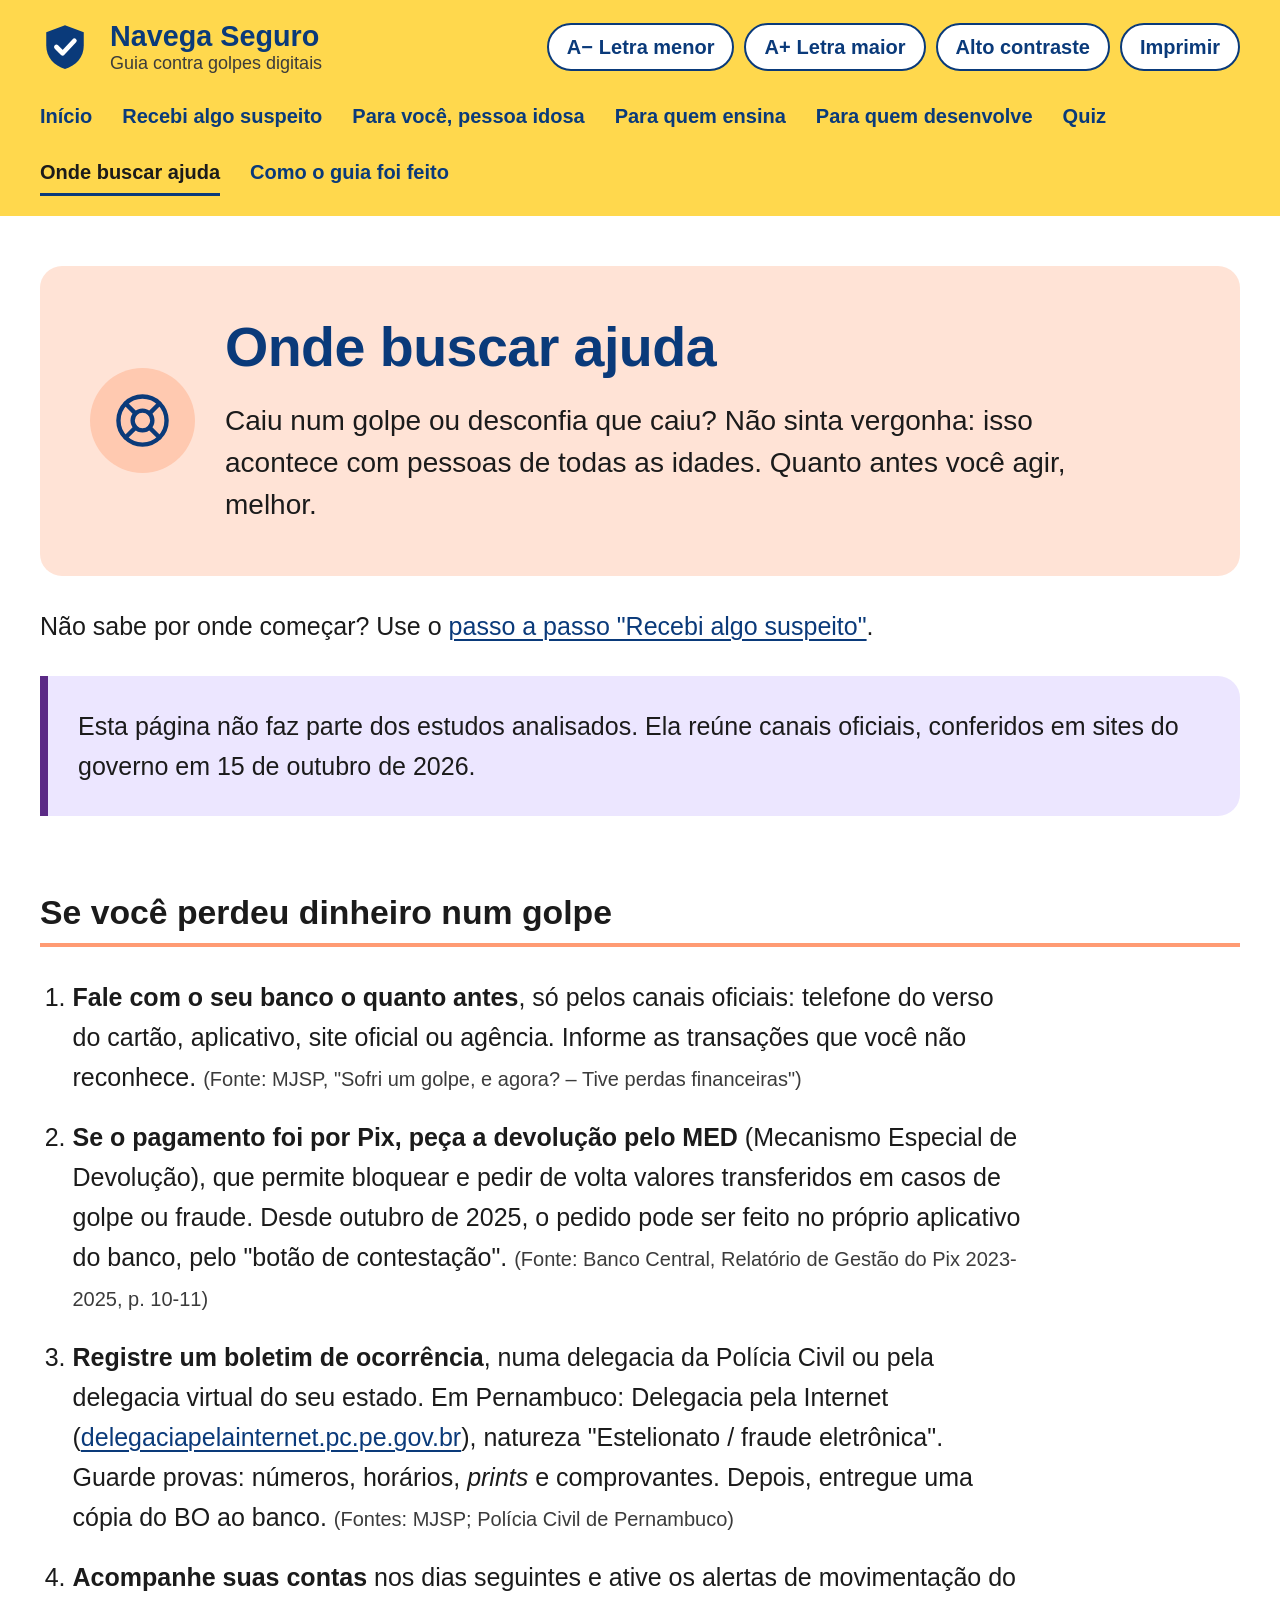
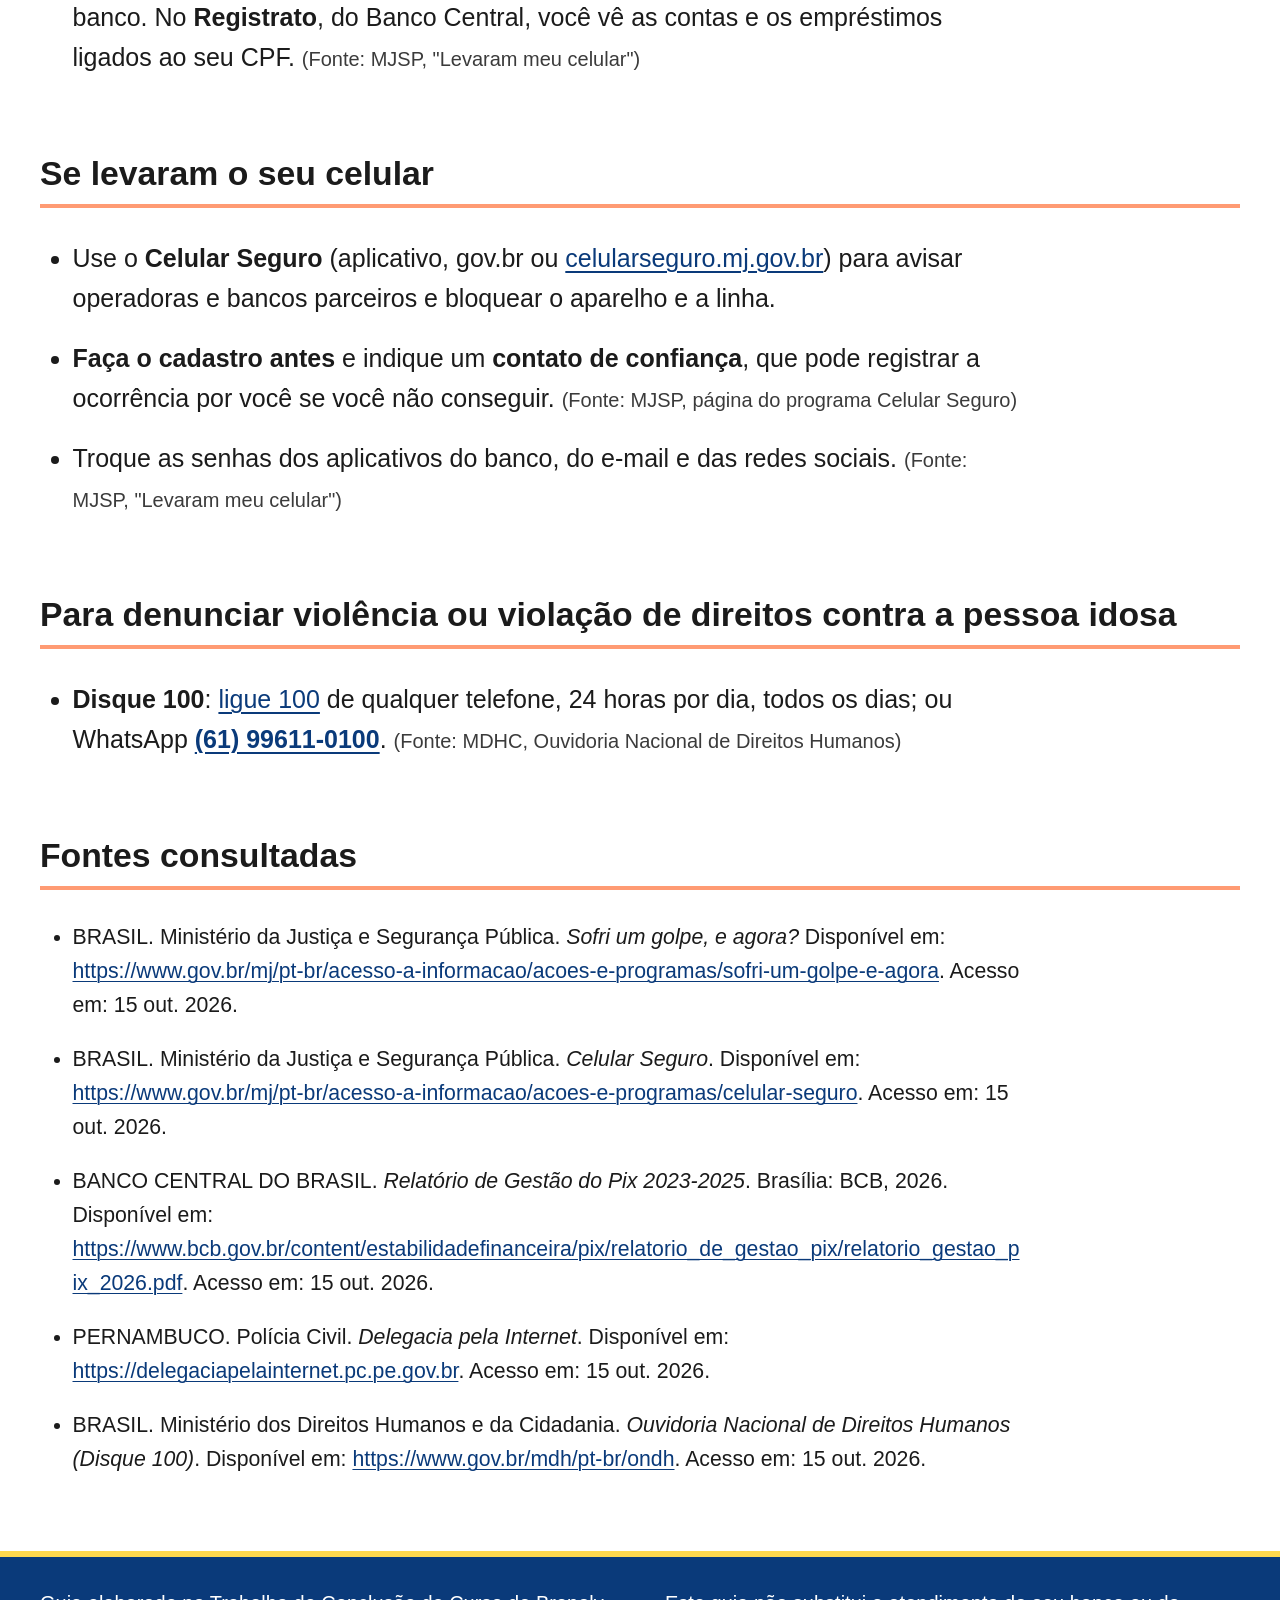
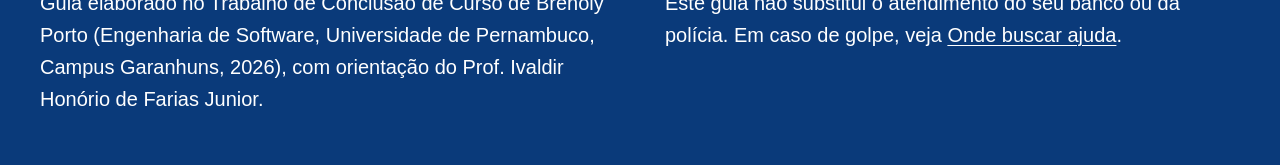
==== commit be7cd6d1: "Renomeia o item de menu para "Para você, pessoa idosa" Co-Authored-By: Claude Opus 5.5 <noreply@anth" ====
--- a/ajuda.html
+++ b/ajuda.html
@@ -22,7 +22,7 @@
         <button type="button" id="imprimir">Imprimir</button>
       </div>
     </div>
-    <nav class="menu" aria-label="Menu principal"><ul><li><a href="index.html">Início</a></li><li><a href="e-agora.html">Recebi algo suspeito</a></li><li><a href="pessoa-idosa.html">Para você</a></li><li><a href="quem-ensina.html">Para quem ensina</a></li><li><a href="desenvolvedores.html">Para quem desenvolve</a></li><li><a href="quiz.html">Quiz</a></li><li><a href="ajuda.html" aria-current="page">Onde buscar ajuda</a></li><li><a href="como-foi-feito.html">Como o guia foi feito</a></li></ul></nav>
+    <nav class="menu" aria-label="Menu principal"><ul><li><a href="index.html">Início</a></li><li><a href="e-agora.html">Recebi algo suspeito</a></li><li><a href="pessoa-idosa.html">Para você, pessoa idosa</a></li><li><a href="quem-ensina.html">Para quem ensina</a></li><li><a href="desenvolvedores.html">Para quem desenvolve</a></li><li><a href="quiz.html">Quiz</a></li><li><a href="ajuda.html" aria-current="page">Onde buscar ajuda</a></li><li><a href="como-foi-feito.html">Como o guia foi feito</a></li></ul></nav>
   </div>
   <p class="sr" id="aviso-ferramentas" aria-live="polite"></p>
 </header>
--- a/assets/css/style.css
+++ b/assets/css/style.css
@@ -537,3 +537,56 @@
   .ficha-ilustra { width: 7rem; }
 }
 :root[data-tema="contraste"] .ficha .num { background: #ffe14d; color: #000; }
+
+/* Rodapé com a mesma largura do cabeçalho: duas colunas */
+.rodape .contem { display: grid; grid-template-columns: 1fr 1fr; gap: var(--e2) var(--e4); align-items: start; }
+.rodape p { max-width: none; }
+.rodape p + p { margin-top: 0; }
+@media (max-width: 640px) { .rodape .contem { grid-template-columns: 1fr; } }
+@media print { .rodape .contem { display: block; } }
+
+/* Blocos de conteúdo com a mesma largura do cabeçalho e do rodapé */
+.caminhos, .fichas, .quiz, .aviso, .atalhos, .chamada-fluxo, .fluxo-area { max-width: none; }
+.aviso p, .aviso li, .ficha p, .ficha li, .quiz p, .fluxo-cartao p, .fluxo-cartao li { max-width: none; }
+.fichas { grid-template-columns: repeat(auto-fill, minmax(min(22rem, 100%), 1fr)); gap: var(--e3); }
+.fichas .ficha-ilustra { width: 6.5rem; }
+
+/* "Clique ou toque aqui": deixa claro onde clicar */
+.mao { width: 1.6em; height: 1.6em; flex: none; fill: none; stroke: currentColor; stroke-width: 4.5; stroke-linecap: round; stroke-linejoin: round; }
+.botao-dica {
+  gap: 0.6em; padding: 0.55em 1.3em 0.55em 1em; min-height: 64px; text-align: left;
+  box-shadow: 0 4px 0 var(--borda-sombra, rgba(10, 58, 122, 0.35));
+}
+.botao-dica:hover { transform: translateY(1px); box-shadow: 0 3px 0 var(--borda-sombra, rgba(10, 58, 122, 0.35)); }
+.botao-dica:active { transform: translateY(4px); box-shadow: none; }
+.botao-textos { display: flex; flex-direction: column; line-height: 1.2; }
+.botao-texto { font-size: 1rem; }
+.clique { font-size: 0.72rem; font-weight: 600; text-decoration: underline; text-underline-offset: 0.15em; }
+.atalhos { gap: var(--e3); }
+.clique-faixa {
+  display: inline-flex; align-items: center; gap: 0.5em; align-self: flex-start; margin-top: var(--e2);
+  font-size: 0.8rem; font-weight: 700; color: #fff; background: var(--primaria);
+  border-radius: 999px; padding: 0.35em 1em 0.35em 0.7em;
+}
+.chamada-fluxo > span { display: flex; flex-direction: column; }
+:root[data-tema="contraste"] .clique-faixa { background: #ffe14d; color: #000; }
+:root[data-tema="contraste"] .botao-dica { box-shadow: none; }
+@media (prefers-reduced-motion: reduce) { .botao-dica:hover, .botao-dica:active { transform: none; } }
+@media print { .clique, .clique-faixa, .mao { display: none; } }
+@media (max-width: 640px) {
+  .caminho { padding: 4.4rem var(--e3) var(--e3); }
+  .caminho::before { top: 1rem; left: var(--e3); }
+  .clique-faixa { align-self: stretch; border-radius: 14px; padding: 0.5em 0.8em; line-height: 1.3; }
+  .atalhos .botao-dica { width: 100%; }
+}
+@media (max-width: 640px) { .atalhos .botao-dica { border-radius: 18px; } }
+
+/* Legenda do respaldo: rótulo e descrição na mesma linha, pontos à esquerda */
+.legenda li { display: block; position: relative; padding-left: 3.4em; }
+.legenda .pontos { position: absolute; left: 0; top: 0; min-width: 0; }
+@media (max-width: 640px) {
+  .aviso { padding: var(--e2) var(--e2) var(--e2) var(--e3); }
+  .legenda li { font-size: 0.9rem; padding-left: 3em; }
+}
+.legenda .pontos { font-size: 1em; letter-spacing: 0.05em; }
+@media (max-width: 640px) { .legenda li { padding-left: 3.2em; } }
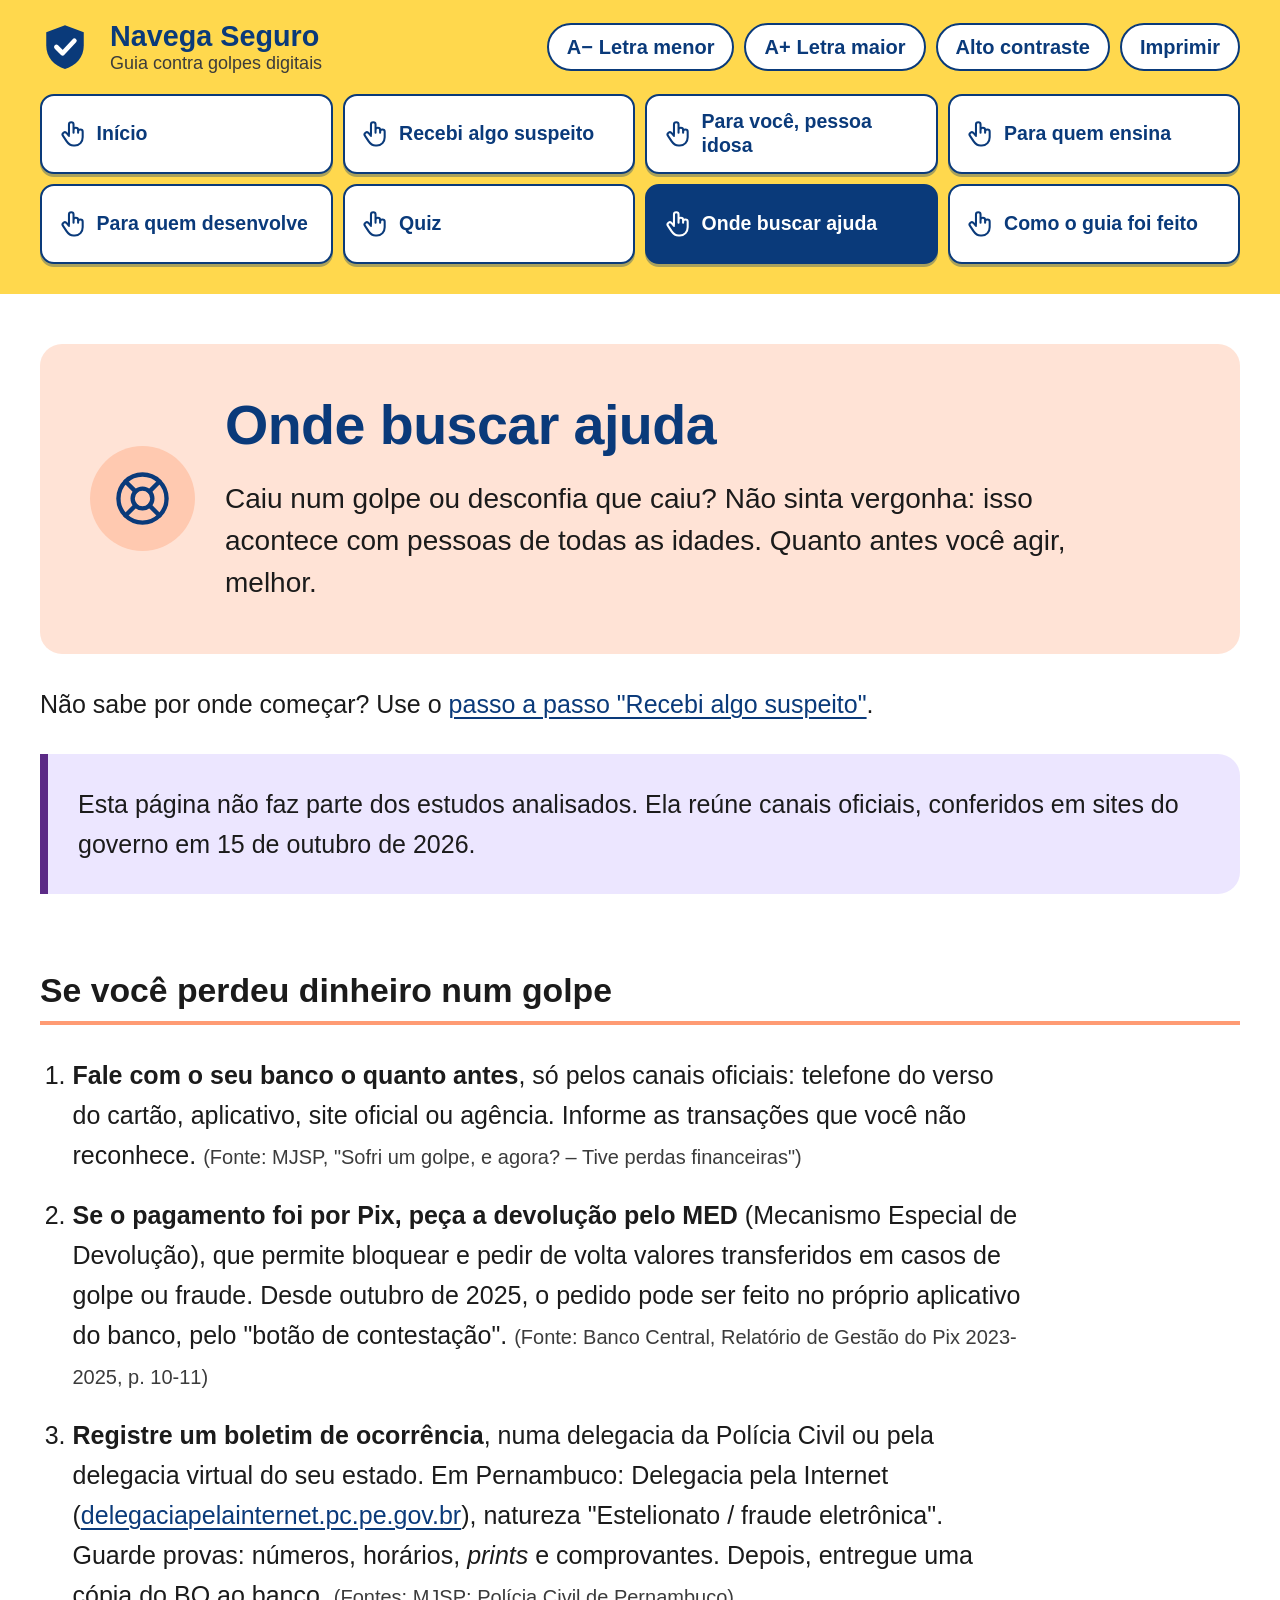
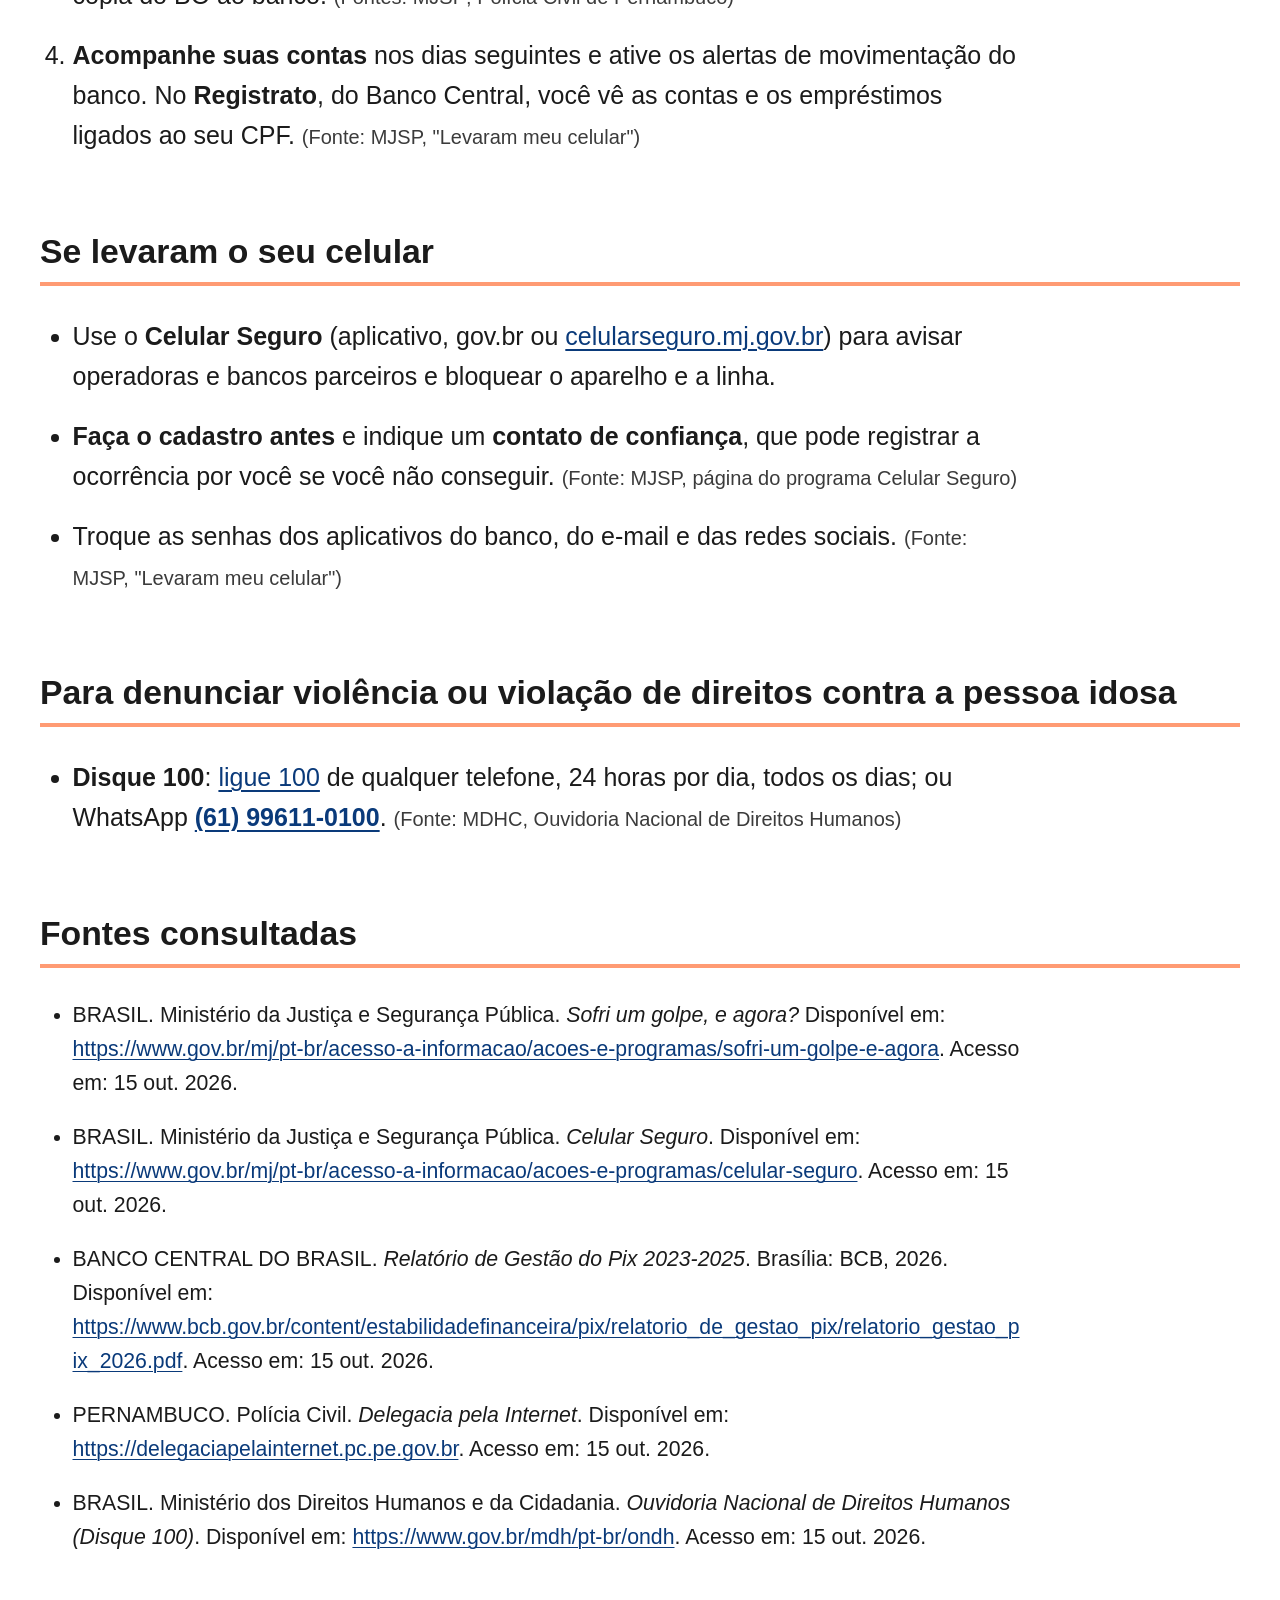
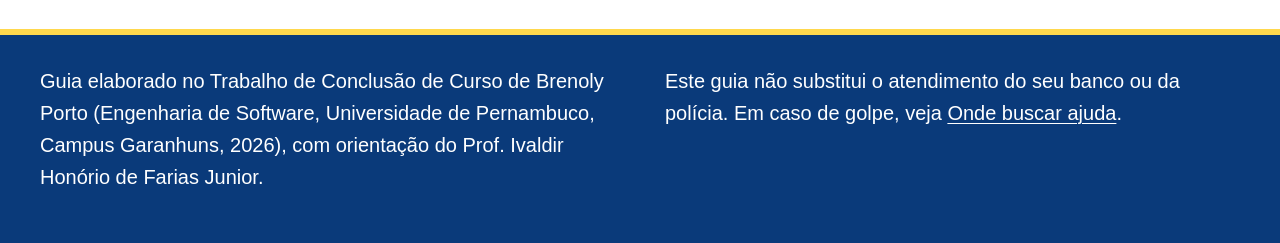
==== commit 42451738: "Menu em botões de tamanho fixo com ícone de clique - Oito botões iguais, em grade de 4 colunas no co" ====
--- a/ajuda.html
+++ b/ajuda.html
@@ -22,7 +22,8 @@
         <button type="button" id="imprimir">Imprimir</button>
       </div>
     </div>
-    <nav class="menu" aria-label="Menu principal"><ul><li><a href="index.html">Início</a></li><li><a href="e-agora.html">Recebi algo suspeito</a></li><li><a href="pessoa-idosa.html">Para você, pessoa idosa</a></li><li><a href="quem-ensina.html">Para quem ensina</a></li><li><a href="desenvolvedores.html">Para quem desenvolve</a></li><li><a href="quiz.html">Quiz</a></li><li><a href="ajuda.html" aria-current="page">Onde buscar ajuda</a></li><li><a href="como-foi-feito.html">Como o guia foi feito</a></li></ul></nav>
+    <button type="button" class="menu-alternar" id="abrir-menu" aria-expanded="false" aria-controls="menu-principal"><svg class="menu-icone" viewBox="0 0 64 64" aria-hidden="true" focusable="false"><path d="M10 18h44M10 32h44M10 46h44"/></svg><span>Menu</span><span class="menu-dica">Toque aqui para abrir</span></button>
+    <nav class="menu" id="menu-principal" aria-label="Menu principal"><ul><li><a class="menu-botao" href="index.html"><svg class="menu-icone" viewBox="0 0 64 64" aria-hidden="true" focusable="false"><path d="M24 34V12a5 5 0 0 1 10 0v18M34 28v-4a5 5 0 0 1 10 0v6M44 28a5 5 0 0 1 10 0v12c0 10-7 18-17 18h-3c-7 0-11-3-15-9l-8-12a5 5 0 0 1 8-6l5 6"/></svg><span>Início</span></a></li><li><a class="menu-botao" href="e-agora.html"><svg class="menu-icone" viewBox="0 0 64 64" aria-hidden="true" focusable="false"><path d="M24 34V12a5 5 0 0 1 10 0v18M34 28v-4a5 5 0 0 1 10 0v6M44 28a5 5 0 0 1 10 0v12c0 10-7 18-17 18h-3c-7 0-11-3-15-9l-8-12a5 5 0 0 1 8-6l5 6"/></svg><span>Recebi algo suspeito</span></a></li><li><a class="menu-botao" href="pessoa-idosa.html"><svg class="menu-icone" viewBox="0 0 64 64" aria-hidden="true" focusable="false"><path d="M24 34V12a5 5 0 0 1 10 0v18M34 28v-4a5 5 0 0 1 10 0v6M44 28a5 5 0 0 1 10 0v12c0 10-7 18-17 18h-3c-7 0-11-3-15-9l-8-12a5 5 0 0 1 8-6l5 6"/></svg><span>Para você, pessoa idosa</span></a></li><li><a class="menu-botao" href="quem-ensina.html"><svg class="menu-icone" viewBox="0 0 64 64" aria-hidden="true" focusable="false"><path d="M24 34V12a5 5 0 0 1 10 0v18M34 28v-4a5 5 0 0 1 10 0v6M44 28a5 5 0 0 1 10 0v12c0 10-7 18-17 18h-3c-7 0-11-3-15-9l-8-12a5 5 0 0 1 8-6l5 6"/></svg><span>Para quem ensina</span></a></li><li><a class="menu-botao" href="desenvolvedores.html"><svg class="menu-icone" viewBox="0 0 64 64" aria-hidden="true" focusable="false"><path d="M24 34V12a5 5 0 0 1 10 0v18M34 28v-4a5 5 0 0 1 10 0v6M44 28a5 5 0 0 1 10 0v12c0 10-7 18-17 18h-3c-7 0-11-3-15-9l-8-12a5 5 0 0 1 8-6l5 6"/></svg><span>Para quem desenvolve</span></a></li><li><a class="menu-botao" href="quiz.html"><svg class="menu-icone" viewBox="0 0 64 64" aria-hidden="true" focusable="false"><path d="M24 34V12a5 5 0 0 1 10 0v18M34 28v-4a5 5 0 0 1 10 0v6M44 28a5 5 0 0 1 10 0v12c0 10-7 18-17 18h-3c-7 0-11-3-15-9l-8-12a5 5 0 0 1 8-6l5 6"/></svg><span>Quiz</span></a></li><li><a class="menu-botao" href="ajuda.html" aria-current="page"><svg class="menu-icone" viewBox="0 0 64 64" aria-hidden="true" focusable="false"><path d="M24 34V12a5 5 0 0 1 10 0v18M34 28v-4a5 5 0 0 1 10 0v6M44 28a5 5 0 0 1 10 0v12c0 10-7 18-17 18h-3c-7 0-11-3-15-9l-8-12a5 5 0 0 1 8-6l5 6"/></svg><span>Onde buscar ajuda</span></a></li><li><a class="menu-botao" href="como-foi-feito.html"><svg class="menu-icone" viewBox="0 0 64 64" aria-hidden="true" focusable="false"><path d="M24 34V12a5 5 0 0 1 10 0v18M34 28v-4a5 5 0 0 1 10 0v6M44 28a5 5 0 0 1 10 0v12c0 10-7 18-17 18h-3c-7 0-11-3-15-9l-8-12a5 5 0 0 1 8-6l5 6"/></svg><span>Como o guia foi feito</span></a></li></ul></nav>
   </div>
   <p class="sr" id="aviso-ferramentas" aria-live="polite"></p>
 </header>
--- a/assets/css/style.css
+++ b/assets/css/style.css
@@ -590,3 +590,47 @@
 }
 .legenda .pontos { font-size: 1em; letter-spacing: 0.05em; }
 @media (max-width: 640px) { .legenda li { padding-left: 3.2em; } }
+/* Menu em botões de tamanho fixo */
+.topo-linha { padding-bottom: var(--e2); }
+.menu ul { display: grid; grid-template-columns: repeat(4, 1fr); gap: var(--e1); padding: 0 0 var(--e3); }
+.menu li { margin: 0; }
+.menu a.menu-botao {
+  display: flex; align-items: center; gap: 0.5em; height: 100%; min-height: 3.2rem;
+  padding: 0.4em 0.8em; border: 2px solid var(--primaria); border-radius: 14px;
+  background: #fff; color: var(--primaria); font-size: 0.78rem; font-weight: 700; line-height: 1.2;
+  text-decoration: none; box-shadow: 0 3px 0 rgba(10, 58, 122, 0.35);
+}
+.menu a.menu-botao:hover { background: var(--sol-claro); border-bottom-color: var(--primaria); }
+.menu a.menu-botao:active { transform: translateY(3px); box-shadow: none; }
+.menu a.menu-botao[aria-current="page"] { background: var(--primaria); color: #fff; border-color: var(--primaria); }
+.menu-icone { width: 1.5em; height: 1.5em; flex: none; fill: none; stroke: currentColor; stroke-width: 4.5; stroke-linecap: round; stroke-linejoin: round; }
+.ferramentas button { min-width: 0; }
+@media (min-width: 641px) {
+  .ferramentas { display: grid; grid-template-columns: repeat(4, auto); }
+}
+@media (max-width: 640px) {
+  .menu ul { grid-template-columns: 1fr 1fr; gap: var(--e1); }
+  .menu a.menu-botao { font-size: 0.72rem; min-height: 3.4rem; padding: 0.35em 0.6em; }
+}
+:root[data-tema="contraste"] .menu a.menu-botao { background: #000; color: #ffe14d; border-color: #ffe14d; box-shadow: none; }
+:root[data-tema="contraste"] .menu a.menu-botao[aria-current="page"] { background: #ffe14d; color: #000; }
+@media print { .menu { display: none; } }
+/* Botão "Menu" (só no celular) */
+.menu-alternar { display: none; }
+@media (max-width: 640px) {
+  .menu-alternar {
+    display: flex; align-items: center; gap: 0.6em; width: 100%; min-height: 3.4rem; margin-bottom: var(--e2);
+    font: inherit; font-size: 0.85rem; font-weight: 800; color: #fff; background: var(--primaria);
+    border: 0; border-radius: 14px; padding: 0.4em 0.9em; cursor: pointer; text-align: left;
+  }
+  .menu-alternar .menu-dica { font-size: 0.68rem; font-weight: 600; margin-left: auto; text-decoration: underline; text-underline-offset: .15em; }
+  .js .menu { display: none; }
+  .js .menu.aberto { display: block; }
+  .menu-alternar[aria-expanded="true"] { background: var(--coral); color: #1b1b1b; }
+}
+:root[data-tema="contraste"] .menu-alternar { background: #ffe14d; color: #000; }
+@media (max-width: 640px) { .menu-alternar > span { white-space: nowrap; } }
+@media (max-width: 360px) {
+  .menu-alternar .menu-dica { white-space: normal; text-align: right; }
+  .ferramentas button { font-size: 0.62rem; white-space: nowrap; overflow-wrap: normal; padding: 0.3em 0.4em; }
+}
